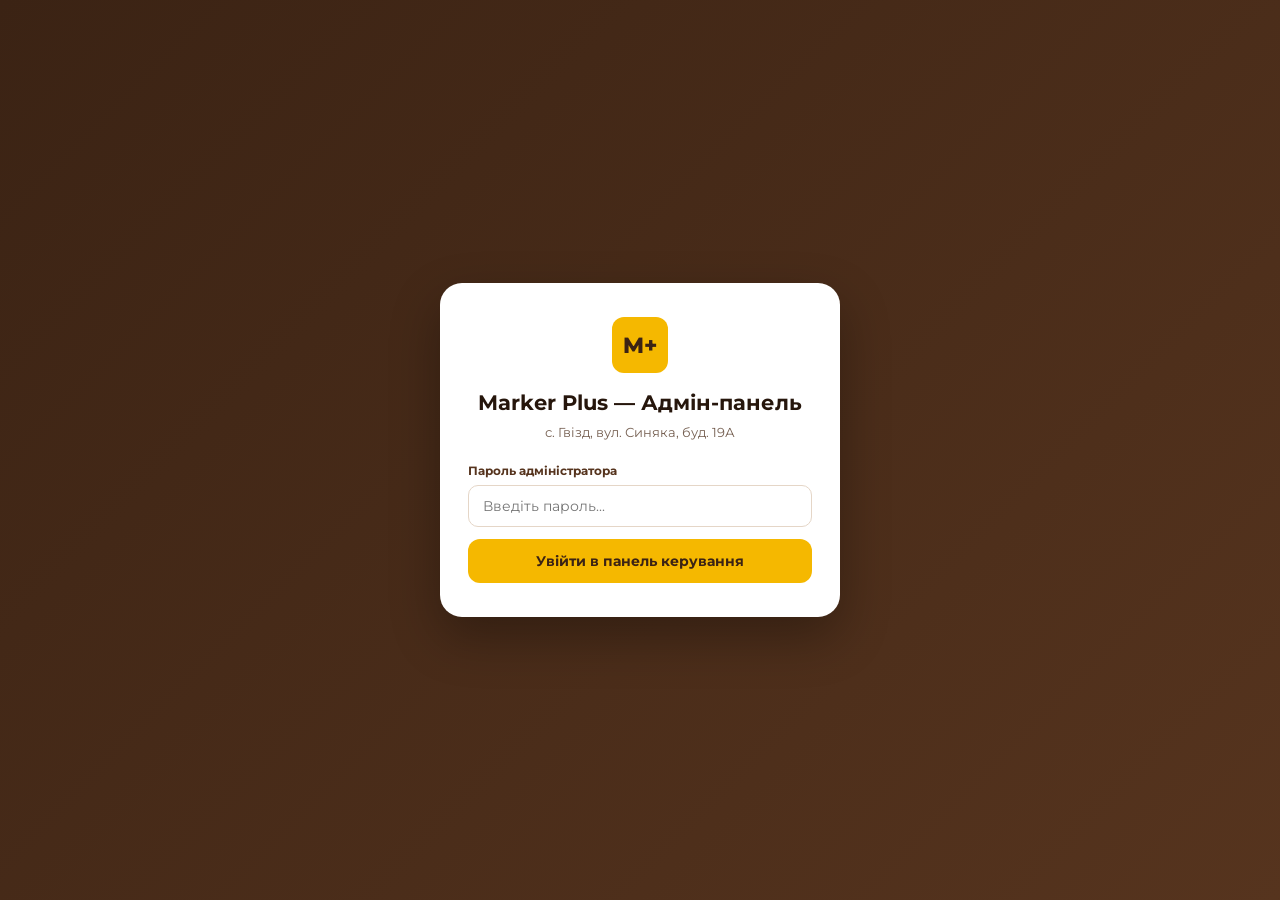
==== admin.html @ c615b46c "Add files via upload" ====
<!DOCTYPE html>
<html lang="uk">
<head>
  <meta charset="UTF-8">
  <meta name="viewport" content="width=device-width, initial-scale=1.0">
  <title>Адмін-панель — Marker Plus</title>
  <link rel="preconnect" href="https://fonts.googleapis.com">
  <link rel="preconnect" href="https://fonts.gstatic.com" crossorigin>
  <link href="https://fonts.googleapis.com/css2?family=Montserrat:wght@400;500;600;700;800&display=swap" rel="stylesheet">
  <link rel="stylesheet" href="style.css?v=6">
</head>
<body class="admin-body">

  <!-- ЕКРАН ВХОДУ В АДМІН-ПАНЕЛЬ -->
  <div class="admin-login-screen" id="admin-login-screen">
    <div class="login-card">
      <span class="brand-badge lg">M+</span>
      <h1>Marker Plus — Адмін-панель</h1>
      <p>с. Гвізд, вул. Синяка, буд. 19А</p>
      <form id="admin-login-form">
        <div class="form-field">
          <label for="admin-password-input">Пароль адміністратора</label>
          <input type="password" id="admin-password-input" placeholder="Введіть пароль..." required>
        </div>
        <p class="error-text hidden" id="login-error-msg">Невірний пароль. Спробуйте ще раз.</p>
        <button type="submit" class="btn btn-yellow btn-block">Увійти в панель керування</button>
      </form>
    </div>
  </div>

  <!-- РОБОЧИЙ КАБІНЕТ АДМІНІСТРАТОРА -->
  <div class="admin-app hidden" id="admin-app">
    <header class="site-header">
      <div class="container header-wrap">
        <div class="brand">
          <span class="brand-badge">M+</span>
          <div>
            <span class="brand-title">Marker Plus • Адмін</span>
            <span class="brand-sub">с. Гвізд, вул. Синяка, буд. 19А</span>
          </div>
        </div>

        <nav class="main-tabs">
          <button type="button" class="tab-btn active" data-admin-tab="orders">
            Замовлення <span class="tab-badge" id="new-orders-badge">0</span>
          </button>
          <button type="button" class="tab-btn" data-admin-tab="products">Товари</button>
          <button type="button" class="tab-btn" data-admin-tab="categories">Категорії</button>
          <button type="button" class="tab-btn" data-admin-tab="customers">Клієнти та звіти</button>
          <button type="button" class="tab-btn" data-admin-tab="settings">Налаштування</button>
        </nav>

        <button type="button" class="btn btn-outline-light btn-sm" id="admin-logout-btn">Вийти</button>
      </div>
    </header>

    <main class="container main-area">

      <!-- ПОПЕРЕДЖЕННЯ ПРО ЛОКАЛЬНИЙ РЕЖИМ FILE:// -->
      <div id="file-protocol-warning" class="hidden" style="background:var(--red-bg); border:2px solid var(--red); color:var(--text-dark); padding:14px 18px; border-radius:14px; margin-bottom:20px; font-size:13px;">
        <strong>⚠️ Увага! Сайт відкрито напряму з папки (<code>file://</code>).</strong><br>
        У цьому режимі браузер ізолює пам’ять <code>index.html</code> та <code>admin.html</code> один від одного, тому замовлення з клієнтської сторінки не потрапляють в адмінку. Відкривайте сайт через <strong>GitHub Pages / хостинг</strong> або локальний сервер (Live Server).
      </div>

      <!-- ЗВЕДЕНА СТАТИСТИКА ЗВЕРХУ -->
      <div class="admin-kpi-grid" id="admin-kpi-grid"></div>

      <!-- ВКЛАДКА 1: ЗАМОВЛЕННЯ -->
      <section class="admin-section" id="tab-orders">
        <div class="section-toolbar">
          <div style="display:flex; align-items:center; gap:10px; flex-wrap:wrap;">
            <h2>Замовлення покупців</h2>
            <button type="button" class="btn btn-outline-brown btn-sm" id="manual-refresh-orders-btn">🔄 Оновити</button>
          </div>
          <div class="status-filters" id="admin-order-filters">
            <button type="button" class="chip active" data-status="all">Усі</button>
            <button type="button" class="chip" data-status="Розміщено">Розміщено</button>
            <button type="button" class="chip" data-status="Очікує підтвердження клієнта">На погодженні</button>
            <button type="button" class="chip" data-status="Комплектується">Комплектується</button>
            <button type="button" class="chip" data-status="Готове до видачі">Готове до видачі</button>
            <button type="button" class="chip" data-status="Виконано успішно">✅ Виконано успішно</button>
            <button type="button" class="chip" data-status="Відхилено">Відхилено</button>
          </div>
        </div>

        <div class="admin-orders-list" id="admin-orders-list"></div>
      </section>

      <!-- ВКЛАДКА 2: УПРАВЛІННЯ ТОВАРАМИ -->
      <section class="admin-section hidden" id="tab-products">
        <div class="admin-two-col">
          <!-- Форма додавання товару -->
          <div class="admin-card">
            <h3>Додати новий товар</h3>
            <form id="add-product-form">
              <div class="form-field">
                <label for="prod-sku">Код товару (з 1С / вашої бази — бачить лише адмін)</label>
                <input type="text" id="prod-sku" placeholder="Наприклад: 1045 або 482000123">
              </div>

              <div class="form-field">
                <label for="prod-name">Назва товару *</label>
                <input type="text" id="prod-name" placeholder="Наприклад: Молоко Галичина 2.5% 900г" required>
              </div>

              <div class="form-row-2">
                <div class="form-field">
                  <label for="prod-category">Категорія *</label>
                  <input type="text" id="prod-category" list="category-suggestions" placeholder="Оберіть або впишіть" required>
                  <datalist id="category-suggestions"></datalist>
                </div>

                <div class="form-field">
                  <label for="prod-unit">Одиниця / вага *</label>
                  <input type="text" id="prod-unit" placeholder="шт / 1 кг / 1 л" value="шт" required>
                </div>
              </div>

              <div class="form-row-2">
                <div class="form-field">
                  <label for="prod-price">Ціна (грн) *</label>
                  <input type="number" id="prod-price" min="0.1" step="0.1" placeholder="45" required>
                </div>

                <div class="form-field">
                  <label for="prod-icon">Іконка (якщо без фото)</label>
                  <select id="prod-icon">
                    <option value="🛒">🛒 Продукти</option>
                    <option value="🍞">🍞 Хліб / випічка</option>
                    <option value="🥛">🥛 Молочне</option>
                    <option value="🌾">🌾 Крупи / бакалія</option>
                    <option value="🧀">🧀 Сир / ковбаса</option>
                    <option value="🥚">🥚 Яйця / фермерське</option>
                    <option value="🍎">🍎 Овочі / фрукти</option>
                    <option value="🧃">🧃 Напої / соки</option>
                    <option value="🍫">🍫 Солодощі / чай / кава</option>
                    <option value="🧴">🧴 Побутова хімія</option>
                    <option value="🍺">🍺 Пиво / слабоалкогольні</option>
                    <option value="🍷">🍷 Вино / міцний алкоголь</option>
                    <option value="🚬">🚬 Тютюнові вироби</option>
                  </select>
                </div>
              </div>

              <div class="form-field">
                <label for="prod-image-file">Фото товару з телефону / ПК (необов’язково)</label>
                <input type="file" id="prod-image-file" accept="image/*">
              </div>

              <div class="form-field">
                <label for="prod-image-url">Або посилання на фото (URL)</label>
                <input type="url" id="prod-image-url" placeholder="https://...">
              </div>

              <button type="submit" class="btn btn-yellow btn-block">+ Додати товар у магазин</button>
            </form>
          </div>

          <!-- Список усіх товарів -->
          <div class="admin-card">
            <div class="section-toolbar">
              <h3>Товари в каталозі (<span id="admin-products-count">0</span>)</h3>
              <input type="text" id="admin-product-search" class="compact-input" placeholder="Пошук за назвою або кодом...">
            </div>
            <div class="admin-products-list" id="admin-products-list"></div>
          </div>
        </div>
      </section>

      <!-- ВКЛАДКА 3: КЕРУВАННЯ КАТЕГОРІЯМИ ТА ЇХ ПОРЯДКОМ -->
      <section class="admin-section hidden" id="tab-categories">
        <div class="admin-two-col">
          <div class="admin-card">
            <h3>Створити нову категорію</h3>
            <p class="muted-note">Додайте новий розділ та впорядкуйте список категорій так, як вони відображатимуться на головній сторінці.</p>
            <form id="add-category-form">
              <div class="form-field">
                <label for="new-category-name">Назва категорії *</label>
                <input type="text" id="new-category-name" placeholder="Наприклад: Морозиво та заморозка" required>
              </div>
              <button type="submit" class="btn btn-yellow btn-block">+ Створити категорію</button>
            </form>

            <hr style="border:none; border-top:1px solid var(--border); margin:18px 0;">

            <label class="checkbox-inline">
              <input type="checkbox" id="toggle-hide-empty-cats">
              <span>Автоматично приховувати порожні категорії на сайті клієнтів</span>
            </label>
          </div>

          <div class="admin-card">
            <h3>Порядок і видимість категорій</h3>
            <p class="muted-note">Використовуйте стрілки ▲ ▼, щоб змінити черговість розділів без втручання в код.</p>
            <div class="admin-categories-list" id="admin-categories-list"></div>
          </div>
        </div>
      </section>

      <!-- ВКЛАДКА 4: СТАТИСТИКА КЛІЄНТІВ ТА ЗВІТИ EXCEL -->
      <section class="admin-section hidden" id="tab-customers">
        <div class="admin-card" style="margin-bottom: 22px;">
          <div class="section-toolbar" style="margin-bottom:10px;">
            <div>
              <h3>📊 Вивантаження звіту в Excel (.csv)</h3>
              <p class="muted-note" style="margin-bottom:0;">Отримайте готову таблицю успішних замовлень, загальної виручки та найпопулярніших товарів для звірки каси.</p>
            </div>
          </div>

          <div class="export-controls-bar">
            <button type="button" class="btn btn-yellow btn-sm" data-export-range="today">📥 Звіт за сьогодні</button>
            <button type="button" class="btn btn-yellow btn-sm" data-export-range="month">📥 Звіт за цей місяць</button>
            <button type="button" class="btn btn-outline-brown btn-sm" data-export-range="all">📥 За весь час</button>

            <div class="custom-date-range">
              <input type="date" id="export-date-from" title="Дата від">
              <span>—</span>
              <input type="date" id="export-date-to" title="Дата до">
              <button type="button" class="btn btn-green btn-sm" id="export-custom-btn">Завантажити за період</button>
            </div>
          </div>
        </div>

        <div class="section-toolbar">
          <div>
            <h2>Статистика клієнтів за номером телефону</h2>
            <p class="muted-note">Аналітика замовлень, суми покупок, відсотка успішності та статусу постійного клієнта</p>
          </div>
          <input type="text" id="customer-stats-search" class="compact-input" placeholder="Пошук за телефоном або ім’ям...">
        </div>

        <div class="table-wrap">
          <table class="stats-table">
            <thead>
              <tr>
                <th>Клієнт</th>
                <th>Номер телефону</th>
                <th>Статус лояльності</th>
                <th>Усього замовлень</th>
                <th>Успішних / Відхилених</th>
                <th>Успішність</th>
                <th>Сума успішних</th>
                <th>Середній чек</th>
              </tr>
            </thead>
            <tbody id="customers-stats-tbody"></tbody>
          </table>
        </div>
      </section>

      <!-- ВКЛАДКА 5: НАЛАШТУВАННЯ (РЕКВІЗИТИ, ЗНИЖКИ, ПАРОЛЬ) -->
      <section class="admin-section hidden" id="tab-settings">
        <div class="admin-two-col">
          <div class="admin-card">
            <h3>💳 Реквізити для оплати на картку</h3>
            <p class="muted-note">Ці дані автоматично відображаються покупцям при виборі способу оплати «За реквізитами».</p>
            <form id="settings-form">
              <div class="form-field">
                <label for="setting-card-number">Номер банківської картки</label>
                <input type="text" id="setting-card-number" placeholder="4149 0000 0000 0000">
              </div>
              <div class="form-field">
                <label for="setting-card-holder">Отримувач платежу (необов’язково)</label>
                <input type="text" id="setting-card-holder" placeholder="Наприклад: ФОП / Прізвище І. Б.">
              </div>

              <hr style="border:none; border-top:1px solid var(--border); margin:18px 0;">

              <h3>⭐ Програма постійного клієнта</h3>
              <p class="muted-note">Автоматична знижка для клієнтів, які зробили вказану кількість успішних замовлень (вкажіть 0%, щоб вимкнути знижку).</p>

              <div class="form-row-2">
                <div class="form-field">
                  <label for="setting-loyalty-threshold">Від скількох замовлень</label>
                  <input type="number" id="setting-loyalty-threshold" min="1" max="100" value="5">
                </div>
                <div class="form-field">
                  <label for="setting-loyalty-discount">Розмір знижки (%)</label>
                  <input type="number" id="setting-loyalty-discount" min="0" max="50" step="0.5" value="5">
                </div>
              </div>

              <hr style="border:none; border-top:1px solid var(--border); margin:18px 0;">

              <h3>🔐 Пароль входу в адмін-панель</h3>
              <div class="form-field">
                <label for="setting-admin-pass">Пароль адміністратора</label>
                <input type="text" id="setting-admin-pass" placeholder="Введіть новий пароль...">
              </div>

              <button type="submit" class="btn btn-yellow btn-block">Зберегти всі налаштування</button>
            </form>
          </div>

          <div class="admin-card">
            <h3>ℹ️ Підказка щодо роботи з відсутніми товарами</h3>
            <p class="muted-note" style="font-size:13px; line-height:1.6;">
              1. Якщо покупець замовив товар, якого вже немає на полиці, відкрийте вкладку <strong>«Замовлення»</strong> та натисніть <strong>«Немає в наявності»</strong> біля цієї позиції.<br><br>
              2. Оберіть: <strong>видалити товар</strong> із пакета або <strong>запропонувати інший товар на заміну</strong> з каталогу. Система автоматично перерахує нову суму.<br><br>
              3. Натисніть <strong>«Надіслати зміни на погодження клієнту»</strong>. Покупець побачить зміни у своєму кабінеті та зможе одним натисканням підтвердити або відхилити оновлений пакет.
            </p>
          </div>
        </div>
      </section>

    </main>
  </div>

  <!-- МОДАЛЬНЕ ВІКНО ВИБОРУ ЗАМІНИ / ВИДАЛЕННЯ ВІДСУТНЬОГО ТОВАРУ В АДМІНЦІ -->
  <div class="modal-backdrop hidden" id="missing-item-modal">
    <div class="modal-card" style="max-width:520px; text-align:left;">
      <h3 style="margin-bottom:6px;">Товар відсутній у наявності</h3>
      <p class="muted-note" id="missing-modal-item-title"></p>

      <label class="checkbox-inline" style="margin-bottom:14px;">
        <input type="checkbox" id="missing-also-disable-catalog" checked>
        <span>Також позначити цей товар як <strong>«Немає в наявності»</strong> в каталозі сайту</span>
      </label>

      <div class="missing-choice-tabs">
        <button type="button" class="btn btn-outline-brown btn-sm" id="choice-remove-item-btn">
          ✕ Просто прибрати із замовлення
        </button>
      </div>

      <div style="margin-top:16px; padding-top:14px; border-top:1px solid var(--border);">
        <label style="display:block; font-size:12px; font-weight:700; color:var(--brown-main); margin-bottom:6px;">
          Або оберіть товар на заміну з каталогу (пошук за назвою чи кодом):
        </label>
        <input type="text" id="replacement-search-input" class="compact-input" style="width:100%; margin-bottom:10px;" placeholder="Введіть назву або код товару для заміни...">
        <div id="replacement-candidates-list" class="replacement-list"></div>
      </div>

      <div style="margin-top:14px; text-align:right;">
        <button type="button" class="btn btn-outline-brown btn-sm" id="close-missing-modal-btn">Скасувати</button>
      </div>
    </div>
  </div>

  <div class="toast" id="toast"></div>

  <script src="store.js?v=6"></script>
  <script src="admin.js?v=6"></script>
</body>
</html>
---- style.css ----
:root {
  --brown-dark: #3B2314;
  --brown-main: #56341E;
  --brown-mid: #7A4E31;
  --brown-soft: #EFE5DA;
  --bg-cream: #FAF6F0;
  --white: #FFFFFF;
  --yellow: #F5B800;
  --yellow-hover: #FFCA28;
  --yellow-soft: #FFF5D6;
  --text-dark: #26160C;
  --text-muted: #766052;
  --border: #E5D6C7;
  --green: #15803D;
  --green-bg: #DCFCE7;
  --red: #DC2626;
  --red-bg: #FEE2E2;
  --blue: #1D4ED8;
  --blue-bg: #DBEAFE;
  --orange: #D97706;
  --orange-bg: #FEF3C7;
  --shadow: 0 8px 24px rgba(59, 35, 20, 0.08);
  --radius: 16px;
}

* {
  box-sizing: border-box;
  margin: 0;
  padding: 0;
}

body {
  font-family: 'Montserrat', sans-serif;
  background-color: var(--bg-cream);
  color: var(--text-dark);
  line-height: 1.5;
  min-height: 100vh;
  display: flex;
  flex-direction: column;
}

.hidden {
  display: none !important;
}

.container {
  max-width: 1220px;
  margin: 0 auto;
  padding: 0 18px;
  width: 100%;
}

/* ШАПКА */
.site-header {
  background: var(--brown-dark);
  color: var(--white);
  position: sticky;
  top: 0;
  z-index: 90;
  border-bottom: 3px solid var(--yellow);
}

.header-wrap {
  display: flex;
  align-items: center;
  justify-content: space-between;
  gap: 12px;
  min-height: 74px;
  padding-top: 8px;
  padding-bottom: 8px;
  flex-wrap: wrap;
}

.brand {
  display: flex;
  align-items: center;
  gap: 12px;
  text-decoration: none;
  color: var(--white);
}

.brand-badge {
  width: 42px;
  height: 42px;
  border-radius: 12px;
  background: var(--yellow);
  color: var(--brown-dark);
  font-weight: 800;
  font-size: 17px;
  display: inline-flex;
  align-items: center;
  justify-content: center;
  flex-shrink: 0;
}

.brand-badge.lg {
  width: 56px;
  height: 56px;
  font-size: 22px;
  margin: 0 auto 14px;
}

.brand-title {
  display: block;
  font-weight: 800;
  font-size: 19px;
  letter-spacing: -0.02em;
}

.brand-sub {
  display: block;
  font-size: 12px;
  color: #DFCBB9;
}

.main-tabs {
  display: flex;
  gap: 8px;
  flex-wrap: wrap;
}

.tab-btn {
  background: rgba(255, 255, 255, 0.08);
  color: #F3E8DD;
  border: 1px solid rgba(255, 255, 255, 0.14);
  padding: 9px 15px;
  border-radius: 999px;
  font-family: inherit;
  font-size: 13px;
  font-weight: 600;
  cursor: pointer;
  transition: 0.2s;
  display: inline-flex;
  align-items: center;
  gap: 6px;
}

.tab-btn:hover {
  background: rgba(255, 255, 255, 0.16);
}

.tab-btn.active {
  background: var(--yellow);
  color: var(--brown-dark);
  border-color: var(--yellow);
}

.badge-18 {
  background: var(--red);
  color: var(--white);
  font-size: 11px;
  font-weight: 800;
  padding: 2px 7px;
  border-radius: 999px;
}

.tab-badge {
  background: var(--brown-dark);
  color: var(--yellow);
  font-size: 11px;
  padding: 2px 7px;
  border-radius: 999px;
}

.tab-btn.active .tab-badge {
  background: var(--brown-dark);
  color: var(--yellow);
}

#cabinet-alert-badge {
  background: var(--red);
  color: var(--white);
  font-weight: 800;
}

.cart-trigger {
  background: var(--yellow);
  color: var(--brown-dark);
  border: none;
  border-radius: 999px;
  padding: 10px 18px;
  font-family: inherit;
  font-weight: 700;
  font-size: 14px;
  cursor: pointer;
  display: inline-flex;
  align-items: center;
  gap: 8px;
  transition: 0.2s;
}

.cart-trigger:hover {
  background: var(--yellow-hover);
  transform: translateY(-1px);
}

.cart-count {
  background: var(--brown-dark);
  color: var(--white);
  font-size: 12px;
  padding: 2px 8px;
  border-radius: 999px;
}

/* HERO БАНЕР */
.hero-banner {
  background: linear-gradient(135deg, var(--brown-main), var(--brown-dark));
  color: var(--white);
  padding: 32px 0;
}

.hero-content {
  display: grid;
  grid-template-columns: 1.3fr 1fr;
  gap: 24px;
  align-items: center;
}

.hero-pill {
  display: inline-block;
  background: rgba(245, 184, 0, 0.18);
  border: 1px solid rgba(245, 184, 0, 0.45);
  color: var(--yellow);
  font-size: 12px;
  font-weight: 600;
  padding: 6px 14px;
  border-radius: 999px;
  margin-bottom: 12px;
}

.hero-text h1 {
  font-size: clamp(22px, 3vw, 31px);
  font-weight: 800;
  line-height: 1.2;
  margin-bottom: 10px;
}

.hero-text p {
  font-size: 14px;
  color: #E8D8C8;
}

.hero-steps {
  display: flex;
  flex-direction: column;
  gap: 10px;
}

.hero-step-card {
  background: rgba(255, 255, 255, 0.08);
  border: 1px solid rgba(255, 255, 255, 0.14);
  padding: 11px 16px;
  border-radius: 14px;
  display: flex;
  align-items: center;
  gap: 12px;
  font-size: 13px;
  font-weight: 600;
}

.step-num {
  width: 28px;
  height: 28px;
  border-radius: 50%;
  background: var(--yellow);
  color: var(--brown-dark);
  font-weight: 800;
  display: inline-flex;
  align-items: center;
  justify-content: center;
  flex-shrink: 0;
}

/* КАТАЛОГ */
.main-area {
  padding-top: 28px;
  padding-bottom: 56px;
  flex: 1;
}

.catalog-controls {
  display: flex;
  flex-direction: column;
  gap: 14px;
  margin-bottom: 24px;
}

.search-box {
  position: relative;
  display: flex;
  align-items: center;
}

.search-ico {
  position: absolute;
  left: 16px;
  font-size: 16px;
}

.search-box input {
  width: 100%;
  padding: 14px 18px 14px 44px;
  border-radius: 14px;
  border: 2px solid var(--border);
  background: var(--white);
  font-family: inherit;
  font-size: 14px;
  color: var(--text-dark);
  outline: none;
  transition: 0.2s;
}

.search-box input:focus {
  border-color: var(--brown-main);
}

.categories-bar {
  display: flex;
  gap: 8px;
  overflow-x: auto;
  padding-bottom: 4px;
}

.chip {
  padding: 8px 16px;
  border-radius: 999px;
  background: var(--white);
  border: 1.5px solid var(--border);
  color: var(--brown-main);
  font-family: inherit;
  font-size: 13px;
  font-weight: 600;
  cursor: pointer;
  white-space: nowrap;
  transition: 0.2s;
  display: inline-flex;
  align-items: center;
  gap: 6px;
}

.chip:hover {
  border-color: var(--brown-main);
}

.chip.active {
  background: var(--brown-main);
  color: var(--white);
  border-color: var(--brown-main);
}

.chip-18-mark {
  background: var(--red);
  color: var(--white);
  font-size: 10px;
  font-weight: 800;
  padding: 2px 6px;
  border-radius: 999px;
}

.catalog-meta-row {
  display: flex;
  justify-content: space-between;
  align-items: center;
  margin-bottom: 18px;
}

.catalog-meta-row h2 {
  font-size: 20px;
  color: var(--brown-dark);
}

.items-counter {
  font-size: 13px;
  font-weight: 600;
  color: var(--text-muted);
}

.products-grid {
  display: grid;
  grid-template-columns: repeat(auto-fill, minmax(245px, 1fr));
  gap: 18px;
}

.product-card {
  background: var(--white);
  border: 1.5px solid var(--border);
  border-radius: var(--radius);
  overflow: hidden;
  display: flex;
  flex-direction: column;
  justify-content: space-between;
  box-shadow: var(--shadow);
  transition: transform 0.2s, border-color 0.2s;
}

.product-card:hover {
  transform: translateY(-3px);
  border-color: var(--yellow);
}

.product-card.out-of-stock {
  opacity: 0.65;
}

.product-media {
  height: 155px;
  background: var(--brown-soft);
  display: flex;
  align-items: center;
  justify-content: center;
  position: relative;
  overflow: hidden;
}

.product-media img {
  width: 100%;
  height: 100%;
  object-fit: cover;
}

.product-emoji {
  font-size: 56px;
}

.product-cat-tag {
  position: absolute;
  top: 10px;
  left: 10px;
  right: 48px;
  width: fit-content;
  max-width: calc(100% - 60px);
  white-space: nowrap;
  overflow: hidden;
  text-overflow: ellipsis;
  background: rgba(59, 35, 20, 0.85);
  color: var(--white);
  font-size: 11px;
  font-weight: 600;
  padding: 4px 10px;
  border-radius: 999px;
}

.fav-toggle-btn {
  position: absolute;
  top: 8px;
  right: 8px;
  width: 34px;
  height: 34px;
  border-radius: 50%;
  border: 1px solid var(--border);
  background: rgba(255, 255, 255, 0.92);
  font-size: 16px;
  cursor: pointer;
  display: inline-flex;
  align-items: center;
  justify-content: center;
  transition: 0.15s;
}

.fav-toggle-btn:hover {
  transform: scale(1.08);
  background: var(--white);
}

.stock-badge-out {
  position: absolute;
  bottom: 10px;
  right: 10px;
  background: var(--red);
  color: var(--white);
  font-size: 11px;
  font-weight: 700;
  padding: 4px 10px;
  border-radius: 8px;
}

.product-info {
  padding: 16px;
  display: flex;
  flex-direction: column;
  gap: 12px;
  flex: 1;
  justify-content: space-between;
}

.product-title {
  font-size: 15px;
  font-weight: 700;
  color: var(--text-dark);
  margin-bottom: 4px;
}

.product-unit {
  font-size: 12px;
  color: var(--text-muted);
}

.product-bottom {
  display: flex;
  align-items: center;
  justify-content: space-between;
  gap: 10px;
  padding-top: 10px;
  border-top: 1px solid var(--border);
}

.product-price {
  font-size: 18px;
  font-weight: 800;
  color: var(--brown-dark);
}

/* КНОПКИ */
.btn {
  display: inline-flex;
  align-items: center;
  justify-content: center;
  gap: 6px;
  padding: 12px 20px;
  border-radius: 12px;
  font-family: inherit;
  font-size: 14px;
  font-weight: 700;
  cursor: pointer;
  border: 1.5px solid transparent;
  transition: 0.2s;
}

.btn-sm {
  padding: 8px 14px;
  font-size: 13px;
}

.btn-xs {
  padding: 5px 10px;
  font-size: 11px;
  border-radius: 8px;
}

.btn-block {
  width: 100%;
}

.btn-yellow {
  background: var(--yellow);
  color: var(--brown-dark);
}

.btn-yellow:hover:not(:disabled) {
  background: var(--yellow-hover);
}

.btn-yellow:disabled {
  background: #E2D8CE;
  color: #8E7B6D;
  cursor: not-allowed;
}

.btn-outline-brown {
  background: var(--white);
  border-color: var(--brown-main);
  color: var(--brown-main);
}

.btn-outline-brown:hover:not(:disabled) {
  background: var(--brown-soft);
}

.btn-outline-brown:disabled {
  opacity: 0.55;
  cursor: not-allowed;
}

.btn-outline-light {
  background: transparent;
  border-color: rgba(255, 255, 255, 0.35);
  color: var(--white);
}

.btn-outline-light:hover {
  background: rgba(255, 255, 255, 0.12);
}

.btn-green {
  background: var(--green);
  color: var(--white);
}

.btn-green:hover:not(:disabled) {
  background: #166534;
}

.btn-red {
  background: var(--red);
  color: var(--white);
}

.qty-control,
.qty-control-bar {
  display: inline-flex;
  align-items: center;
  justify-content: space-between;
  background: var(--yellow-soft);
  border: 1.5px solid var(--yellow);
  border-radius: 10px;
  overflow: hidden;
  width: 100%;
}

.qty-btn {
  background: transparent;
  border: none;
  width: 32px;
  height: 32px;
  font-size: 16px;
  font-weight: 800;
  color: var(--brown-dark);
  cursor: pointer;
}

.qty-btn:hover {
  background: var(--yellow);
}

.qty-val {
  min-width: 28px;
  padding: 0 4px;
  text-align: center;
  font-weight: 700;
  font-size: 13px;
}

/* МОДАЛЬНЕ ВІКНО 18+ */
.age-modal-card {
  border-top: 6px solid var(--red);
  max-width: 450px;
}

.red-exclamation-circle {
  width: 84px;
  height: 84px;
  border-radius: 50%;
  background: var(--red);
  color: var(--white);
  font-size: 54px;
  font-weight: 800;
  line-height: 1;
  display: inline-flex;
  align-items: center;
  justify-content: center;
  margin: 0 auto 14px;
  box-shadow: 0 0 0 8px rgba(217, 45, 32, 0.16);
}

.age-tag-18 {
  display: inline-block;
  background: var(--red-bg);
  color: var(--red);
  font-size: 12px;
  font-weight: 800;
  padding: 4px 12px;
  border-radius: 999px;
  margin-bottom: 10px;
  text-transform: uppercase;
  letter-spacing: 0.06em;
}

.age-modal-card h3 {
  font-size: 21px;
  color: var(--brown-dark);
  margin-bottom: 10px;
}

.age-modal-desc {
  font-size: 13px;
  color: var(--text-muted);
  margin-bottom: 20px;
}

/* КОШИК DRAWER */
.drawer-backdrop {
  position: fixed;
  inset: 0;
  background: rgba(38, 22, 12, 0.55);
  z-index: 120;
}

.cart-drawer {
  position: fixed;
  top: 0;
  right: 0;
  width: 100%;
  max-width: 450px;
  height: 100vh;
  background: var(--white);
  z-index: 130;
  display: flex;
  flex-direction: column;
  transform: translateX(100%);
  transition: transform 0.3s ease;
  box-shadow: -8px 0 30px rgba(0, 0, 0, 0.2);
}

.cart-drawer.open {
  transform: translateX(0);
}

.drawer-head {
  background: var(--brown-dark);
  color: var(--white);
  padding: 18px 20px;
  display: flex;
  justify-content: space-between;
  align-items: center;
  border-bottom: 3px solid var(--yellow);
}

.close-btn {
  background: rgba(255, 255, 255, 0.14);
  border: none;
  color: var(--white);
  width: 34px;
  height: 34px;
  border-radius: 10px;
  font-size: 16px;
  cursor: pointer;
}

.drawer-body {
  padding: 16px 20px;
  overflow-y: auto;
  flex: 1;
}

.cart-item-row {
  display: flex;
  justify-content: space-between;
  align-items: center;
  gap: 12px;
  padding: 11px 0;
  border-bottom: 1px solid var(--border);
}

.cart-item-controls {
  display: flex;
  align-items: center;
  gap: 8px;
}

.cart-item-controls .qty-control {
  width: auto;
}

.cart-line-sum {
  font-size: 13px;
  white-space: nowrap;
}

.cart-item-title {
  font-weight: 700;
  font-size: 14px;
}

.cart-item-sub {
  font-size: 12px;
  color: var(--text-muted);
}

.drawer-footer {
  padding: 16px 20px 24px;
  background: var(--bg-cream);
  border-top: 2px solid var(--border);
  max-height: 70vh;
  overflow-y: auto;
}

.cart-summary-lines {
  margin-bottom: 12px;
  padding-bottom: 10px;
  border-bottom: 1px solid var(--border);
}

.summary-sub-row {
  display: flex;
  justify-content: space-between;
  font-size: 13px;
  margin-bottom: 4px;
}

.cart-total-box {
  display: flex;
  justify-content: space-between;
  align-items: center;
  font-size: 16px;
}

.cart-total-box strong {
  font-size: 22px;
  color: var(--brown-dark);
}

.active-order-merge-box {
  background: var(--green-bg);
  border: 1.5px solid var(--green);
  border-radius: 12px;
  padding: 12px;
  margin-bottom: 14px;
}

.active-order-merge-box p {
  font-size: 12px;
  font-weight: 600;
  color: var(--text-dark);
  margin-bottom: 8px;
}

/* ФОРМИ */
.form-field {
  margin-bottom: 12px;
}

.form-field label {
  display: block;
  font-size: 12px;
  font-weight: 700;
  color: var(--brown-main);
  margin-bottom: 5px;
}

.form-field input,
.form-field select {
  width: 100%;
  padding: 11px 14px;
  border-radius: 10px;
  border: 1.5px solid var(--border);
  background: var(--white);
  font-family: inherit;
  font-size: 14px;
  color: var(--text-dark);
  outline: none;
}

.form-field input:focus,
.form-field select:focus {
  border-color: var(--brown-main);
}

.payment-options {
  display: flex;
  flex-direction: column;
  gap: 8px;
}

.pay-option {
  cursor: pointer;
}

.pay-option input {
  display: none;
}

.pay-option-card {
  display: block;
  padding: 11px 14px;
  border-radius: 12px;
  background: var(--white);
  border: 1.5px solid var(--border);
  transition: 0.2s;
}

.pay-option input:checked + .pay-option-card {
  border-color: var(--brown-main);
  background: var(--yellow-soft);
}

.pay-option-card strong {
  display: block;
  font-size: 13px;
  color: var(--brown-dark);
}

.pay-option-card small {
  font-size: 11px;
  color: var(--text-muted);
}

.requisites-box {
  background: var(--white);
  border: 2px dashed var(--brown-mid);
  border-radius: 14px;
  padding: 14px;
  margin-bottom: 14px;
}

.req-row {
  margin-bottom: 10px;
}

.req-row:last-child {
  margin-bottom: 0;
}

.req-row > span {
  display: block;
  font-size: 11px;
  font-weight: 600;
  color: var(--text-muted);
}

.copy-line {
  display: flex;
  justify-content: space-between;
  align-items: center;
  gap: 8px;
  margin-top: 4px;
}

.btn-mini {
  background: var(--brown-soft);
  border: 1px solid var(--border);
  color: var(--brown-dark);
  padding: 5px 10px;
  border-radius: 8px;
  font-family: inherit;
  font-size: 11px;
  font-weight: 700;
  cursor: pointer;
}

.btn-mini:hover {
  background: var(--yellow);
}

.order-code-pill {
  background: var(--yellow);
  color: var(--brown-dark);
  padding: 4px 12px;
  border-radius: 8px;
  font-size: 17px;
  font-weight: 800;
  letter-spacing: 0.06em;
}

.req-warning {
  margin-top: 8px;
  font-size: 12px;
  color: var(--brown-dark);
  background: var(--yellow-soft);
  padding: 8px 10px;
  border-radius: 8px;
}

/* КАБІНЕТ КЛІЄНТА */
.cabinet-header-card {
  background: var(--white);
  border: 1.5px solid var(--border);
  border-radius: var(--radius);
  padding: 24px;
  display: flex;
  justify-content: space-between;
  align-items: center;
  gap: 20px;
  flex-wrap: wrap;
  margin-bottom: 18px;
  box-shadow: var(--shadow);
}

.eyebrow-brown {
  display: inline-block;
  font-size: 11px;
  font-weight: 800;
  text-transform: uppercase;
  letter-spacing: 0.08em;
  color: var(--brown-mid);
  margin-bottom: 4px;
}

.cabinet-search-form {
  display: flex;
  gap: 10px;
  flex-wrap: wrap;
  flex: 1;
  max-width: 480px;
}

.cabinet-search-form input {
  flex: 1;
  min-width: 210px;
  padding: 12px 14px;
  border-radius: 12px;
  border: 1.5px solid var(--border);
  font-family: inherit;
  font-size: 14px;
}

.loyalty-banner {
  background: var(--white);
  border: 1.5px solid var(--border);
  border-radius: 14px;
  padding: 14px 18px;
  margin-bottom: 18px;
  font-size: 13px;
  display: flex;
  justify-content: space-between;
  align-items: center;
  flex-wrap: wrap;
  gap: 10px;
}

.loyalty-banner.is-loyal {
  background: linear-gradient(135deg, var(--brown-dark), var(--brown-main));
  color: var(--white);
  border: 2px solid var(--yellow);
}

.cabinet-orders-list,
.admin-orders-list {
  display: flex;
  flex-direction: column;
  gap: 16px;
}

.order-card {
  background: var(--white);
  border: 1.5px solid var(--border);
  border-radius: var(--radius);
  padding: 20px;
  box-shadow: var(--shadow);
}

.order-card.order-card-ready {
  border-left: 6px solid #22C55E;
}

.order-card.order-card-completed {
  border-left: 6px solid #15803D;
}

.order-card.arriving-highlight {
  border: 2.5px solid var(--red);
  background: #FFFDF9;
}

.order-card.approval-highlight {
  border: 2.5px solid var(--orange);
}

.arriving-alert-bar {
  background: var(--red);
  color: var(--white);
  padding: 8px 14px;
  border-radius: 10px;
  font-size: 13px;
  font-weight: 800;
  margin-bottom: 12px;
  display: flex;
  justify-content: space-between;
  align-items: center;
}

.approval-box-client {
  background: var(--orange-bg);
  border: 2px solid var(--orange);
  border-radius: 14px;
  padding: 16px;
  margin-top: 12px;
}

.approval-box-client h4 {
  color: #92400E;
  font-size: 15px;
  margin-bottom: 6px;
}

.approval-actions-row {
  display: flex;
  gap: 10px;
  flex-wrap: wrap;
  margin-top: 12px;
}

.order-card-top {
  display: flex;
  justify-content: space-between;
  align-items: center;
  flex-wrap: wrap;
  gap: 12px;
  padding-bottom: 14px;
  border-bottom: 1px solid var(--border);
  margin-bottom: 14px;
}

.order-code-tag {
  background: var(--brown-dark);
  color: var(--yellow);
  font-weight: 800;
  font-size: 15px;
  padding: 5px 12px;
  border-radius: 10px;
}

/* ЯСКРАВІ КОЛЬОРОВІ СТАТУСИ ЗАМОВЛЕНЬ */
.status-pill {
  display: inline-flex;
  align-items: center;
  gap: 6px;
  padding: 7px 15px;
  border-radius: 999px;
  font-size: 13px;
  font-weight: 800;
  letter-spacing: 0.01em;
  border: 1.5px solid transparent;
}

.status-placed {
  background: #FEF08A;
  color: #713F12;
  border-color: #EAB308;
}

.status-approval {
  background: #FFEDD5;
  color: #9A3412;
  border-color: #F97316;
}

.status-packing {
  background: #DBEAFE;
  color: #1E40AF;
  border-color: #3B82F6;
}

.status-ready {
  background: #BBF7D0;
  color: #14532D;
  border-color: #22C55E;
  box-shadow: 0 2px 10px rgba(34, 197, 94, 0.25);
}

.status-completed {
  background: #15803D;
  color: #FFFFFF;
  border-color: #14532D;
}

.status-rejected {
  background: #FECACA;
  color: #7F1D1D;
  border-color: #EF4444;
}

.order-items-summary {
  background: var(--bg-cream);
  padding: 12px 14px;
  border-radius: 12px;
  font-size: 13px;
  margin-bottom: 12px;
}

.order-item-line {
  display: flex;
  justify-content: space-between;
  align-items: center;
  gap: 10px;
  padding: 6px 0;
  border-bottom: 1px dashed var(--border);
  flex-wrap: wrap;
}

.order-item-line:last-child {
  border-bottom: none;
}

.order-item-line.is-packed .item-name-text {
  text-decoration: line-through;
  color: var(--text-muted);
}

.order-item-line.is-missing {
  background: var(--red-bg);
  padding: 6px 8px;
  border-radius: 8px;
}

.order-item-line.is-replaced {
  background: var(--orange-bg);
  padding: 6px 8px;
  border-radius: 8px;
}

.pack-checkbox {
  width: 18px;
  height: 18px;
  accent-color: var(--green);
  cursor: pointer;
  margin-right: 8px;
  vertical-align: middle;
}

/* МОДАЛЬНІ ВІКНА */
.modal-backdrop {
  position: fixed;
  inset: 0;
  background: rgba(38, 22, 12, 0.65);
  z-index: 150;
  display: flex;
  align-items: center;
  justify-content: center;
  padding: 18px;
}

.modal-card {
  background: var(--white);
  border-radius: 22px;
  padding: 28px 24px;
  max-width: 440px;
  width: 100%;
  text-align: center;
  border-top: 6px solid var(--yellow);
  max-height: 92vh;
  overflow-y: auto;
}

.success-icon {
  width: 56px;
  height: 56px;
  border-radius: 50%;
  background: var(--green-bg);
  color: var(--green);
  font-size: 28px;
  font-weight: 800;
  display: inline-flex;
  align-items: center;
  justify-content: center;
  margin-bottom: 12px;
}

.big-order-code {
  display: inline-block;
  background: var(--yellow);
  color: var(--brown-dark);
  font-size: 32px;
  font-weight: 800;
  padding: 8px 26px;
  border-radius: 14px;
  letter-spacing: 0.08em;
  margin: 10px 0 14px;
}

.modal-payment-note {
  background: var(--bg-cream);
  border: 1px solid var(--border);
  border-radius: 12px;
  padding: 12px;
  font-size: 13px;
  margin-bottom: 12px;
}

.modal-address {
  font-size: 13px;
  color: var(--text-muted);
  margin-bottom: 18px;
}

.modal-actions {
  display: flex;
  flex-direction: column;
  gap: 8px;
}

/* АДМІН-ПАНЕЛЬ */
.admin-login-screen {
  min-height: 100vh;
  display: flex;
  align-items: center;
  justify-content: center;
  padding: 20px;
  background: linear-gradient(135deg, var(--brown-dark), var(--brown-main));
}

.login-card {
  background: var(--white);
  padding: 34px 28px;
  border-radius: 22px;
  max-width: 400px;
  width: 100%;
  text-align: center;
  box-shadow: 0 20px 50px rgba(0, 0, 0, 0.3);
}

.login-card h1 {
  font-size: 21px;
  margin-bottom: 4px;
}

.login-card p {
  font-size: 13px;
  color: var(--text-muted);
  margin-bottom: 20px;
}

.login-card .form-field {
  text-align: left;
}

.error-text {
  color: var(--red);
  font-size: 13px;
  font-weight: 600;
  margin-bottom: 10px;
}

.admin-kpi-grid {
  display: grid;
  grid-template-columns: repeat(4, 1fr);
  gap: 14px;
  margin-bottom: 26px;
}

.kpi-card {
  background: var(--white);
  border: 1.5px solid var(--border);
  border-radius: 16px;
  padding: 18px;
}

.kpi-card span {
  display: block;
  font-size: 12px;
  color: var(--text-muted);
  margin-bottom: 6px;
}

.kpi-card strong {
  font-size: 22px;
  color: var(--brown-dark);
}

.section-toolbar {
  display: flex;
  justify-content: space-between;
  align-items: center;
  flex-wrap: wrap;
  gap: 12px;
  margin-bottom: 18px;
}

.status-filters {
  display: flex;
  gap: 8px;
  flex-wrap: wrap;
}

.admin-actions-bar {
  display: flex;
  flex-wrap: wrap;
  gap: 8px;
  margin-top: 12px;
  padding-top: 12px;
  border-top: 1px solid var(--border);
}

.admin-two-col {
  display: grid;
  grid-template-columns: 0.9fr 1.2fr;
  gap: 22px;
  align-items: start;
}

.admin-card {
  background: var(--white);
  border: 1.5px solid var(--border);
  border-radius: var(--radius);
  padding: 22px;
  box-shadow: var(--shadow);
}

.admin-card h3 {
  margin-bottom: 14px;
  color: var(--brown-dark);
}

.form-row-2 {
  display: grid;
  grid-template-columns: 1fr 1fr;
  gap: 12px;
}

.compact-input {
  padding: 9px 14px;
  border-radius: 10px;
  border: 1.5px solid var(--border);
  font-family: inherit;
  font-size: 13px;
  min-width: 220px;
}

.admin-products-list,
.admin-categories-list {
  display: flex;
  flex-direction: column;
  gap: 10px;
  max-height: 640px;
  overflow-y: auto;
}

.admin-prod-row {
  display: flex;
  align-items: center;
  justify-content: space-between;
  gap: 12px;
  padding: 12px;
  border: 1px solid var(--border);
  border-radius: 12px;
  background: var(--bg-cream);
}

.admin-prod-main {
  display: flex;
  align-items: center;
  gap: 12px;
}

.admin-prod-thumb {
  width: 46px;
  height: 46px;
  border-radius: 10px;
  background: var(--white);
  display: flex;
  align-items: center;
  justify-content: center;
  font-size: 24px;
  overflow: hidden;
  flex-shrink: 0;
}

.admin-prod-thumb img {
  width: 100%;
  height: 100%;
  object-fit: cover;
}

.admin-prod-controls {
  display: flex;
  align-items: center;
  gap: 8px;
  flex-wrap: wrap;
}

.checkbox-inline {
  display: flex;
  align-items: center;
  gap: 10px;
  font-size: 13px;
  font-weight: 600;
  cursor: pointer;
}

.checkbox-inline input {
  width: 18px;
  height: 18px;
  accent-color: var(--brown-main);
}

.replacement-list {
  display: flex;
  flex-direction: column;
  gap: 8px;
  max-height: 240px;
  overflow-y: auto;
}

.replacement-option-row {
  display: flex;
  justify-content: space-between;
  align-items: center;
  gap: 10px;
  padding: 9px 12px;
  border: 1px solid var(--border);
  border-radius: 10px;
  background: var(--bg-cream);
  font-size: 13px;
}

.export-controls-bar {
  display: flex;
  align-items: center;
  gap: 10px;
  flex-wrap: wrap;
}

.custom-date-range {
  display: inline-flex;
  align-items: center;
  gap: 8px;
  background: var(--bg-cream);
  padding: 6px 10px;
  border-radius: 12px;
  border: 1px solid var(--border);
  flex-wrap: wrap;
}

.custom-date-range input[type="date"] {
  padding: 6px 10px;
  border-radius: 8px;
  border: 1px solid var(--border);
  font-family: inherit;
  font-size: 12px;
}

/* ТАБЛИЦЯ СТАТИСТИКИ КЛІЄНТІВ */
.table-wrap {
  background: var(--white);
  border: 1.5px solid var(--border);
  border-radius: var(--radius);
  overflow-x: auto;
  box-shadow: var(--shadow);
}

.stats-table {
  width: 100%;
  border-collapse: collapse;
  font-size: 13px;
}

.stats-table th {
  background: var(--brown-dark);
  color: var(--white);
  text-align: left;
  padding: 14px 16px;
  font-weight: 700;
  white-space: nowrap;
}

.stats-table td {
  padding: 14px 16px;
  border-bottom: 1px solid var(--border);
}

.stats-table tr:hover td {
  background: var(--bg-cream);
}

.rate-bar-wrap {
  display: flex;
  align-items: center;
  gap: 8px;
}

.rate-bar {
  width: 72px;
  height: 8px;
  background: #EAE0D5;
  border-radius: 999px;
  overflow: hidden;
}

.rate-bar-fill {
  height: 100%;
  background: var(--green);
}

.muted-note {
  font-size: 12px;
  color: var(--text-muted);
  margin-bottom: 14px;
  display: block;
}

/* ФУТЕР */
.site-footer {
  background: var(--brown-dark);
  color: #DFCBB9;
  padding: 22px 0;
  font-size: 13px;
}

.footer-wrap {
  display: flex;
  justify-content: space-between;
  align-items: center;
  flex-wrap: wrap;
  gap: 12px;
}

/* TOAST */
.toast {
  position: fixed;
  bottom: 22px;
  right: 22px;
  background: var(--brown-dark);
  color: var(--yellow);
  border: 2px solid var(--yellow);
  padding: 12px 20px;
  border-radius: 12px;
  font-size: 13px;
  font-weight: 700;
  z-index: 200;
  opacity: 0;
  transform: translateY(20px);
  pointer-events: none;
  transition: 0.25s;
}

.toast.show {
  opacity: 1;
  transform: translateY(0);
}

.empty-state {
  text-align: center;
  padding: 42px 20px;
  background: var(--white);
  border: 1.5px dashed var(--border);
  border-radius: var(--radius);
  color: var(--text-muted);
}

@media (max-width: 860px) {
  .hero-content,
  .admin-two-col {
    grid-template-columns: 1fr;
  }

  .admin-kpi-grid {
    grid-template-columns: repeat(2, 1fr);
  }
}

@media (max-width: 520px) {
  .admin-kpi-grid,
  .form-row-2 {
    grid-template-columns: 1fr;
  }
}
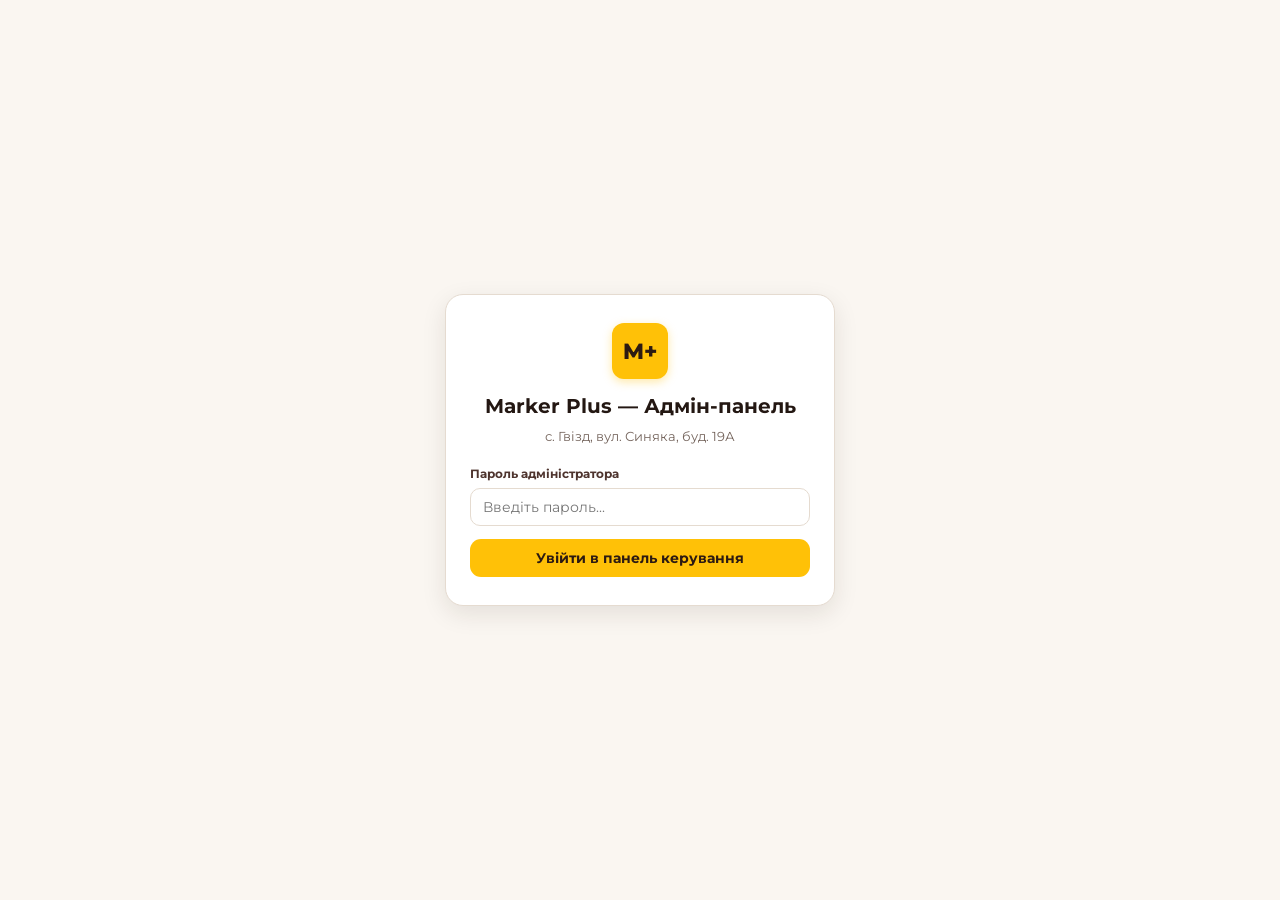
==== commit cd774eaf: "Update print statement from 'Hello' to 'Goodbye'" ====
--- a/admin.html
+++ b/admin.html
@@ -7,7 +7,7 @@
   <link rel="preconnect" href="https://fonts.googleapis.com">
   <link rel="preconnect" href="https://fonts.gstatic.com" crossorigin>
   <link href="https://fonts.googleapis.com/css2?family=Montserrat:wght@400;500;600;700;800&display=swap" rel="stylesheet">
-  <link rel="stylesheet" href="style.css?v=6">
+  <link rel="stylesheet" href="style.css?v=8">
 </head>
 <body class="admin-body">
 
@@ -36,7 +36,7 @@
           <span class="brand-badge">M+</span>
           <div>
             <span class="brand-title">Marker Plus • Адмін</span>
-            <span class="brand-sub">с. Гвізд, вул. Синяка, буд. 19А</span>
+            <span class="brand-sub" id="cloud-status-badge">⚪ Локальний режим</span>
           </div>
         </div>
 
@@ -59,7 +59,7 @@
       <!-- ПОПЕРЕДЖЕННЯ ПРО ЛОКАЛЬНИЙ РЕЖИМ FILE:// -->
       <div id="file-protocol-warning" class="hidden" style="background:var(--red-bg); border:2px solid var(--red); color:var(--text-dark); padding:14px 18px; border-radius:14px; margin-bottom:20px; font-size:13px;">
         <strong>⚠️ Увага! Сайт відкрито напряму з папки (<code>file://</code>).</strong><br>
-        У цьому режимі браузер ізолює пам’ять <code>index.html</code> та <code>admin.html</code> один від одного, тому замовлення з клієнтської сторінки не потрапляють в адмінку. Відкривайте сайт через <strong>GitHub Pages / хостинг</strong> або локальний сервер (Live Server).
+        Для роботи хмарної синхронізації та замовлень з телефонів відкривайте сайт через <strong>GitHub Pages / хостинг</strong>.
       </div>
 
       <!-- ЗВЕДЕНА СТАТИСТИКА ЗВЕРХУ -->
@@ -89,7 +89,6 @@
       <!-- ВКЛАДКА 2: УПРАВЛІННЯ ТОВАРАМИ -->
       <section class="admin-section hidden" id="tab-products">
         <div class="admin-two-col">
-          <!-- Форма додавання товару -->
           <div class="admin-card">
             <h3>Додати новий товар</h3>
             <form id="add-product-form">
@@ -156,7 +155,6 @@
             </form>
           </div>
 
-          <!-- Список усіх товарів -->
           <div class="admin-card">
             <div class="section-toolbar">
               <h3>Товари в каталозі (<span id="admin-products-count">0</span>)</h3>
@@ -248,12 +246,30 @@
         </div>
       </section>
 
-      <!-- ВКЛАДКА 5: НАЛАШТУВАННЯ (РЕКВІЗИТИ, ЗНИЖКИ, ПАРОЛЬ) -->
+      <!-- ВКЛАДКА 5: НАЛАШТУВАННЯ (ХМАРА FIREBASE, РЕКВІЗИТИ, ЗНИЖКИ, ПАРОЛЬ) -->
       <section class="admin-section hidden" id="tab-settings">
         <div class="admin-two-col">
           <div class="admin-card">
+            <h3>☁️ Хмарна синхронізація (Firebase Realtime Database)</h3>
+            <p class="muted-note">Підключіть безкоштовну базу Firebase, щоб бачити замовлення клієнтів із їхніх телефонів у реальному часі.</p>
+
+            <div class="form-field">
+              <label for="setting-firebase-url">Посилання (URL) на базу Firebase</label>
+              <input type="url" id="setting-firebase-url" placeholder="https://marker-plus-default-rtdb.europe-west1.firebasedatabase.app">
+            </div>
+
+            <div style="display:flex; gap:8px; flex-wrap:wrap; margin-bottom:14px;">
+              <button type="button" class="btn btn-green btn-sm" id="push-cloud-btn">📤 Вивантажити локальні дані у хмару</button>
+              <button type="button" class="btn btn-outline-brown btn-sm" id="pull-cloud-btn">📥 Завантажити з хмари</button>
+            </div>
+
+            <div id="cloud-settings-feedback" style="font-size:12px; padding:10px 12px; border-radius:10px; background:var(--bg-cream); border:1px solid var(--border); margin-bottom:18px;">
+              Статус: <strong>Локальний режим</strong>.
+            </div>
+
+            <hr style="border:none; border-top:1px solid var(--border); margin:18px 0;">
+
             <h3>💳 Реквізити для оплати на картку</h3>
-            <p class="muted-note">Ці дані автоматично відображаються покупцям при виборі способу оплати «За реквізитами».</p>
             <form id="settings-form">
               <div class="form-field">
                 <label for="setting-card-number">Номер банківської картки</label>
@@ -267,8 +283,6 @@
               <hr style="border:none; border-top:1px solid var(--border); margin:18px 0;">
 
               <h3>⭐ Програма постійного клієнта</h3>
-              <p class="muted-note">Автоматична знижка для клієнтів, які зробили вказану кількість успішних замовлень (вкажіть 0%, щоб вимкнути знижку).</p>
-
               <div class="form-row-2">
                 <div class="form-field">
                   <label for="setting-loyalty-threshold">Від скількох замовлень</label>
@@ -296,7 +310,7 @@
             <h3>ℹ️ Підказка щодо роботи з відсутніми товарами</h3>
             <p class="muted-note" style="font-size:13px; line-height:1.6;">
               1. Якщо покупець замовив товар, якого вже немає на полиці, відкрийте вкладку <strong>«Замовлення»</strong> та натисніть <strong>«Немає в наявності»</strong> біля цієї позиції.<br><br>
-              2. Оберіть: <strong>видалити товар</strong> із пакета або <strong>запропонувати інший товар на заміну</strong> з каталогу. Система автоматично перерахує нову суму.<br><br>
+              2. Оберіть <strong>видалення товару</strong> із пакета або <strong>запропонуйте інший товар на заміну</strong> з каталогу. Система автоматично перерахує нову суму.<br><br>
               3. Натисніть <strong>«Надіслати зміни на погодження клієнту»</strong>. Покупець побачить зміни у своєму кабінеті та зможе одним натисканням підтвердити або відхилити оновлений пакет.
             </p>
           </div>
@@ -339,7 +353,7 @@
 
   <div class="toast" id="toast"></div>
 
-  <script src="store.js?v=6"></script>
-  <script src="admin.js?v=6"></script>
+  <script src="store.js?v=7"></script>
+  <script src="admin.js?v=7"></script>
 </body>
-</html>+</html>
--- a/style.css
+++ b/style.css
@@ -1,36 +1,35 @@
 :root {
-  --brown-dark: #3B2314;
-  --brown-main: #56341E;
-  --brown-mid: #7A4E31;
-  --brown-soft: #EFE5DA;
-  --bg-cream: #FAF6F0;
+  --brown-dark: #2C1A12;
+  --brown-main: #4E342E;
+  --brown-soft: #6D4C41;
+  --yellow: #FFC107;
+  --yellow-hover: #FFB300;
+  --bg-cream: #FAF6F1;
   --white: #FFFFFF;
-  --yellow: #F5B800;
-  --yellow-hover: #FFCA28;
-  --yellow-soft: #FFF5D6;
-  --text-dark: #26160C;
-  --text-muted: #766052;
-  --border: #E5D6C7;
-  --green: #15803D;
-  --green-bg: #DCFCE7;
-  --red: #DC2626;
-  --red-bg: #FEE2E2;
-  --blue: #1D4ED8;
-  --blue-bg: #DBEAFE;
-  --orange: #D97706;
-  --orange-bg: #FEF3C7;
-  --shadow: 0 8px 24px rgba(59, 35, 20, 0.08);
-  --radius: 16px;
-}
-
-* {
+  --border: #E5DBD0;
+  --text-dark: #231712;
+  --text-muted: #75655D;
+  --green: #1E7E34;
+  --green-bg: #E6F4EA;
+  --red: #C62828;
+  --red-bg: #FDECEA;
+  --blue: #1565C0;
+  --blue-bg: #E8F0FE;
+  --shadow-sm: 0 2px 8px rgba(44, 26, 18, 0.06);
+  --shadow-md: 0 8px 24px rgba(44, 26, 18, 0.10);
+  --radius-md: 14px;
+  --radius-lg: 18px;
+}
+
+*,
+*::before,
+*::after {
   box-sizing: border-box;
+}
+
+body {
   margin: 0;
-  padding: 0;
-}
-
-body {
-  font-family: 'Montserrat', sans-serif;
+  font-family: 'Montserrat', -apple-system, BlinkMacSystemFont, 'Segoe UI', Roboto, sans-serif;
   background-color: var(--bg-cream);
   color: var(--text-dark);
   line-height: 1.5;
@@ -44,37 +43,36 @@
 }
 
 .container {
+  width: 100%;
   max-width: 1220px;
   margin: 0 auto;
-  padding: 0 18px;
-  width: 100%;
-}
-
-/* ШАПКА */
+  padding: 0 16px;
+}
+
+/* ================= ШАПКА САЙТУ ================= */
 .site-header {
-  background: var(--brown-dark);
+  background: linear-gradient(135deg, var(--brown-dark) 0%, var(--brown-main) 100%);
   color: var(--white);
   position: sticky;
   top: 0;
   z-index: 90;
-  border-bottom: 3px solid var(--yellow);
+  box-shadow: 0 4px 16px rgba(0, 0, 0, 0.16);
 }
 
 .header-wrap {
   display: flex;
   align-items: center;
   justify-content: space-between;
-  gap: 12px;
-  min-height: 74px;
-  padding-top: 8px;
-  padding-bottom: 8px;
+  gap: 14px;
+  padding-top: 12px;
+  padding-bottom: 12px;
   flex-wrap: wrap;
 }
 
 .brand {
   display: flex;
   align-items: center;
-  gap: 12px;
+  gap: 11px;
   text-decoration: none;
   color: var(--white);
 }
@@ -91,102 +89,105 @@
   align-items: center;
   justify-content: center;
   flex-shrink: 0;
+  box-shadow: 0 3px 10px rgba(255, 193, 7, 0.35);
 }
 
 .brand-badge.lg {
   width: 56px;
   height: 56px;
   font-size: 22px;
-  margin: 0 auto 14px;
+  margin: 0 auto 12px;
 }
 
 .brand-title {
   display: block;
   font-weight: 800;
-  font-size: 19px;
-  letter-spacing: -0.02em;
+  font-size: 17px;
+  letter-spacing: -0.2px;
 }
 
 .brand-sub {
   display: block;
-  font-size: 12px;
-  color: #DFCBB9;
+  font-size: 11.5px;
+  color: rgba(255, 255, 255, 0.8);
 }
 
 .main-tabs {
   display: flex;
+  align-items: center;
   gap: 8px;
   flex-wrap: wrap;
 }
 
 .tab-btn {
-  background: rgba(255, 255, 255, 0.08);
-  color: #F3E8DD;
-  border: 1px solid rgba(255, 255, 255, 0.14);
-  padding: 9px 15px;
-  border-radius: 999px;
+  background: rgba(255, 255, 255, 0.1);
+  border: 1px solid rgba(255, 255, 255, 0.16);
+  color: var(--white);
   font-family: inherit;
   font-size: 13px;
   font-weight: 600;
+  padding: 8px 13px;
+  border-radius: 10px;
   cursor: pointer;
-  transition: 0.2s;
   display: inline-flex;
   align-items: center;
   gap: 6px;
+  transition: all 0.18s ease;
 }
 
 .tab-btn:hover {
-  background: rgba(255, 255, 255, 0.16);
+  background: rgba(255, 255, 255, 0.2);
 }
 
 .tab-btn.active {
   background: var(--yellow);
   color: var(--brown-dark);
   border-color: var(--yellow);
+  font-weight: 700;
+}
+
+.tab-btn-18 {
+  border-color: rgba(255, 193, 7, 0.45);
 }
 
 .badge-18 {
   background: var(--red);
   color: var(--white);
+  font-size: 10px;
+  font-weight: 800;
+  padding: 2px 5px;
+  border-radius: 5px;
+}
+
+.tab-badge {
+  background: var(--red);
+  color: var(--white);
   font-size: 11px;
-  font-weight: 800;
-  padding: 2px 7px;
-  border-radius: 999px;
-}
-
-.tab-badge {
-  background: var(--brown-dark);
-  color: var(--yellow);
-  font-size: 11px;
-  padding: 2px 7px;
-  border-radius: 999px;
+  font-weight: 700;
+  padding: 1px 6px;
+  border-radius: 99px;
 }
 
 .tab-btn.active .tab-badge {
   background: var(--brown-dark);
   color: var(--yellow);
-}
-
-#cabinet-alert-badge {
-  background: var(--red);
-  color: var(--white);
-  font-weight: 800;
 }
 
 .cart-trigger {
   background: var(--yellow);
   color: var(--brown-dark);
   border: none;
-  border-radius: 999px;
-  padding: 10px 18px;
+  border-radius: 12px;
+  padding: 9px 15px;
   font-family: inherit;
+  font-size: 14px;
   font-weight: 700;
-  font-size: 14px;
   cursor: pointer;
   display: inline-flex;
   align-items: center;
   gap: 8px;
-  transition: 0.2s;
+  box-shadow: 0 3px 10px rgba(0, 0, 0, 0.2);
+  transition: transform 0.15s ease, background 0.15s ease;
 }
 
 .cart-trigger:hover {
@@ -196,93 +197,98 @@
 
 .cart-count {
   background: var(--brown-dark);
-  color: var(--white);
+  color: var(--yellow);
   font-size: 12px;
+  font-weight: 800;
   padding: 2px 8px;
-  border-radius: 999px;
-}
-
-/* HERO БАНЕР */
+  border-radius: 99px;
+}
+
+/* ================= ПРОМО-БАНЕР ================= */
 .hero-banner {
-  background: linear-gradient(135deg, var(--brown-main), var(--brown-dark));
-  color: var(--white);
-  padding: 32px 0;
+  background: linear-gradient(180deg, #F3E9DD 0%, var(--bg-cream) 100%);
+  border-bottom: 1px solid var(--border);
+  padding: 24px 0;
 }
 
 .hero-content {
   display: grid;
   grid-template-columns: 1.3fr 1fr;
-  gap: 24px;
+  gap: 20px;
   align-items: center;
 }
 
 .hero-pill {
   display: inline-block;
-  background: rgba(245, 184, 0, 0.18);
-  border: 1px solid rgba(245, 184, 0, 0.45);
-  color: var(--yellow);
+  background: var(--white);
+  border: 1px solid var(--border);
+  color: var(--brown-main);
   font-size: 12px;
+  font-weight: 700;
+  padding: 5px 12px;
+  border-radius: 99px;
+  margin-bottom: 10px;
+}
+
+.hero-text h1 {
+  margin: 0 0 8px;
+  font-size: 24px;
+  line-height: 1.25;
+  color: var(--brown-dark);
+  font-weight: 800;
+}
+
+.hero-text p {
+  margin: 0;
+  font-size: 14px;
+  color: var(--text-muted);
+}
+
+.hero-steps {
+  display: flex;
+  flex-direction: column;
+  gap: 8px;
+}
+
+.hero-step-card {
+  background: var(--white);
+  border: 1px solid var(--border);
+  border-radius: 12px;
+  padding: 10px 14px;
+  display: flex;
+  align-items: center;
+  gap: 10px;
+  font-size: 13px;
   font-weight: 600;
-  padding: 6px 14px;
-  border-radius: 999px;
-  margin-bottom: 12px;
-}
-
-.hero-text h1 {
-  font-size: clamp(22px, 3vw, 31px);
-  font-weight: 800;
-  line-height: 1.2;
-  margin-bottom: 10px;
-}
-
-.hero-text p {
-  font-size: 14px;
-  color: #E8D8C8;
-}
-
-.hero-steps {
-  display: flex;
-  flex-direction: column;
-  gap: 10px;
-}
-
-.hero-step-card {
-  background: rgba(255, 255, 255, 0.08);
-  border: 1px solid rgba(255, 255, 255, 0.14);
-  padding: 11px 16px;
-  border-radius: 14px;
-  display: flex;
-  align-items: center;
-  gap: 12px;
-  font-size: 13px;
-  font-weight: 600;
+  box-shadow: var(--shadow-sm);
 }
 
 .step-num {
-  width: 28px;
-  height: 28px;
+  width: 24px;
+  height: 24px;
   border-radius: 50%;
   background: var(--yellow);
   color: var(--brown-dark);
   font-weight: 800;
+  font-size: 12px;
   display: inline-flex;
   align-items: center;
   justify-content: center;
   flex-shrink: 0;
 }
 
-/* КАТАЛОГ */
+/* ================= ОСНОВНА ОБЛАСТЬ І КАТАЛОГ ================= */
 .main-area {
-  padding-top: 28px;
-  padding-bottom: 56px;
   flex: 1;
+  padding-top: 22px;
+  padding-bottom: 44px;
 }
 
 .catalog-controls {
   display: flex;
   flex-direction: column;
-  gap: 14px;
-  margin-bottom: 24px;
+  gap: 12px;
+  margin-bottom: 18px;
 }
 
 .search-box {
@@ -293,21 +299,22 @@
 
 .search-ico {
   position: absolute;
-  left: 16px;
+  left: 14px;
   font-size: 16px;
+  pointer-events: none;
 }
 
 .search-box input {
   width: 100%;
-  padding: 14px 18px 14px 44px;
-  border-radius: 14px;
-  border: 2px solid var(--border);
+  padding: 13px 16px 13px 42px;
+  border: 1.5px solid var(--border);
+  border-radius: 13px;
   background: var(--white);
   font-family: inherit;
   font-size: 14px;
   color: var(--text-dark);
   outline: none;
-  transition: 0.2s;
+  transition: border-color 0.15s ease;
 }
 
 .search-box input:focus {
@@ -317,25 +324,20 @@
 .categories-bar {
   display: flex;
   gap: 8px;
-  overflow-x: auto;
-  padding-bottom: 4px;
+  flex-wrap: wrap;
 }
 
 .chip {
-  padding: 8px 16px;
-  border-radius: 999px;
   background: var(--white);
   border: 1.5px solid var(--border);
-  color: var(--brown-main);
+  color: var(--brown-dark);
   font-family: inherit;
   font-size: 13px;
   font-weight: 600;
+  padding: 7px 14px;
+  border-radius: 99px;
   cursor: pointer;
-  white-space: nowrap;
-  transition: 0.2s;
-  display: inline-flex;
-  align-items: center;
-  gap: 6px;
+  transition: all 0.15s ease;
 }
 
 .chip:hover {
@@ -343,29 +345,21 @@
 }
 
 .chip.active {
-  background: var(--brown-main);
-  color: var(--white);
-  border-color: var(--brown-main);
-}
-
-.chip-18-mark {
-  background: var(--red);
-  color: var(--white);
-  font-size: 10px;
-  font-weight: 800;
-  padding: 2px 6px;
-  border-radius: 999px;
+  background: var(--brown-dark);
+  color: var(--yellow);
+  border-color: var(--brown-dark);
 }
 
 .catalog-meta-row {
   display: flex;
-  justify-content: space-between;
-  align-items: center;
-  margin-bottom: 18px;
+  align-items: center;
+  justify-content: space-between;
+  margin-bottom: 14px;
 }
 
 .catalog-meta-row h2 {
-  font-size: 20px;
+  margin: 0;
+  font-size: 19px;
   color: var(--brown-dark);
 }
 
@@ -377,38 +371,37 @@
 
 .products-grid {
   display: grid;
-  grid-template-columns: repeat(auto-fill, minmax(245px, 1fr));
-  gap: 18px;
+  grid-template-columns: repeat(auto-fill, minmax(235px, 1fr));
+  gap: 16px;
 }
 
 .product-card {
   background: var(--white);
-  border: 1.5px solid var(--border);
-  border-radius: var(--radius);
+  border: 1px solid var(--border);
+  border-radius: var(--radius-lg);
   overflow: hidden;
   display: flex;
   flex-direction: column;
-  justify-content: space-between;
-  box-shadow: var(--shadow);
-  transition: transform 0.2s, border-color 0.2s;
+  box-shadow: var(--shadow-sm);
+  transition: transform 0.16s ease, box-shadow 0.16s ease;
 }
 
 .product-card:hover {
-  transform: translateY(-3px);
-  border-color: var(--yellow);
+  transform: translateY(-2px);
+  box-shadow: var(--shadow-md);
 }
 
 .product-card.out-of-stock {
-  opacity: 0.65;
+  opacity: 0.68;
 }
 
 .product-media {
+  position: relative;
   height: 155px;
-  background: var(--brown-soft);
+  background: #F6EFE6;
   display: flex;
   align-items: center;
   justify-content: center;
-  position: relative;
   overflow: hidden;
 }
 
@@ -426,68 +419,62 @@
   position: absolute;
   top: 10px;
   left: 10px;
-  right: 48px;
-  width: fit-content;
-  max-width: calc(100% - 60px);
+  background: rgba(44, 26, 18, 0.78);
+  color: var(--white);
+  font-size: 10.5px;
+  font-weight: 600;
+  padding: 3px 8px;
+  border-radius: 7px;
+  max-width: 72%;
   white-space: nowrap;
   overflow: hidden;
   text-overflow: ellipsis;
-  background: rgba(59, 35, 20, 0.85);
-  color: var(--white);
-  font-size: 11px;
-  font-weight: 600;
-  padding: 4px 10px;
-  border-radius: 999px;
 }
 
 .fav-toggle-btn {
   position: absolute;
   top: 8px;
   right: 8px;
-  width: 34px;
-  height: 34px;
+  width: 32px;
+  height: 32px;
   border-radius: 50%;
   border: 1px solid var(--border);
-  background: rgba(255, 255, 255, 0.92);
-  font-size: 16px;
+  background: var(--white);
+  font-size: 15px;
   cursor: pointer;
   display: inline-flex;
   align-items: center;
   justify-content: center;
-  transition: 0.15s;
-}
-
-.fav-toggle-btn:hover {
-  transform: scale(1.08);
-  background: var(--white);
+  box-shadow: var(--shadow-sm);
 }
 
 .stock-badge-out {
   position: absolute;
-  bottom: 10px;
-  right: 10px;
+  bottom: 8px;
+  left: 10px;
   background: var(--red);
   color: var(--white);
   font-size: 11px;
   font-weight: 700;
-  padding: 4px 10px;
-  border-radius: 8px;
+  padding: 3px 8px;
+  border-radius: 6px;
 }
 
 .product-info {
-  padding: 16px;
+  padding: 14px;
+  flex: 1;
   display: flex;
   flex-direction: column;
+  justify-content: space-between;
   gap: 12px;
-  flex: 1;
-  justify-content: space-between;
 }
 
 .product-title {
-  font-size: 15px;
+  margin: 0 0 4px;
+  font-size: 14.5px;
   font-weight: 700;
   color: var(--text-dark);
-  margin-bottom: 4px;
+  line-height: 1.35;
 }
 
 .product-unit {
@@ -499,46 +486,87 @@
   display: flex;
   align-items: center;
   justify-content: space-between;
-  gap: 10px;
-  padding-top: 10px;
-  border-top: 1px solid var(--border);
+  gap: 8px;
 }
 
 .product-price {
-  font-size: 18px;
+  font-size: 17px;
   font-weight: 800;
   color: var(--brown-dark);
 }
 
-/* КНОПКИ */
+.qty-control-bar {
+  display: flex;
+  align-items: center;
+  justify-content: space-between;
+  background: var(--bg-cream);
+  border: 1.5px solid var(--yellow);
+  border-radius: 10px;
+  padding: 3px 6px;
+  font-size: 12px;
+}
+
+.qty-btn {
+  width: 26px;
+  height: 26px;
+  border: none;
+  border-radius: 7px;
+  background: var(--yellow);
+  color: var(--brown-dark);
+  font-weight: 800;
+  font-size: 15px;
+  cursor: pointer;
+  display: inline-flex;
+  align-items: center;
+  justify-content: center;
+}
+
+/* ================= КНОПКИ ТА ФОРМИ ================= */
 .btn {
   display: inline-flex;
   align-items: center;
   justify-content: center;
   gap: 6px;
-  padding: 12px 20px;
-  border-radius: 12px;
+  border: none;
+  border-radius: 11px;
+  padding: 11px 16px;
   font-family: inherit;
-  font-size: 14px;
+  font-size: 13.5px;
   font-weight: 700;
   cursor: pointer;
-  border: 1.5px solid transparent;
-  transition: 0.2s;
-}
-
-.btn-sm {
-  padding: 8px 14px;
-  font-size: 13px;
-}
-
-.btn-xs {
-  padding: 5px 10px;
-  font-size: 11px;
-  border-radius: 8px;
+  text-decoration: none;
+  transition: all 0.15s ease;
+}
+
+.btn:disabled {
+  opacity: 0.55;
+  cursor: not-allowed;
 }
 
 .btn-block {
   width: 100%;
+}
+
+.btn-sm {
+  padding: 8px 12px;
+  font-size: 12.5px;
+}
+
+.btn-xs {
+  padding: 5px 9px;
+  font-size: 11.5px;
+}
+
+.btn-mini {
+  border: 1px solid var(--border);
+  background: var(--white);
+  color: var(--text-dark);
+  font-family: inherit;
+  font-size: 11.5px;
+  font-weight: 700;
+  padding: 4px 8px;
+  border-radius: 7px;
+  cursor: pointer;
 }
 
 .btn-yellow {
@@ -550,273 +578,34 @@
   background: var(--yellow-hover);
 }
 
-.btn-yellow:disabled {
-  background: #E2D8CE;
-  color: #8E7B6D;
-  cursor: not-allowed;
-}
-
-.btn-outline-brown {
-  background: var(--white);
-  border-color: var(--brown-main);
-  color: var(--brown-main);
-}
-
-.btn-outline-brown:hover:not(:disabled) {
-  background: var(--brown-soft);
-}
-
-.btn-outline-brown:disabled {
-  opacity: 0.55;
-  cursor: not-allowed;
-}
-
-.btn-outline-light {
-  background: transparent;
-  border-color: rgba(255, 255, 255, 0.35);
-  color: var(--white);
-}
-
-.btn-outline-light:hover {
-  background: rgba(255, 255, 255, 0.12);
-}
-
 .btn-green {
   background: var(--green);
   color: var(--white);
 }
 
-.btn-green:hover:not(:disabled) {
-  background: #166534;
-}
-
 .btn-red {
   background: var(--red);
   color: var(--white);
 }
 
-.qty-control,
-.qty-control-bar {
-  display: inline-flex;
-  align-items: center;
-  justify-content: space-between;
-  background: var(--yellow-soft);
-  border: 1.5px solid var(--yellow);
-  border-radius: 10px;
-  overflow: hidden;
-  width: 100%;
-}
-
-.qty-btn {
+.btn-outline-brown {
+  background: var(--white);
+  border: 1.5px solid var(--border);
+  color: var(--brown-dark);
+}
+
+.btn-outline-brown:hover:not(:disabled) {
+  border-color: var(--brown-main);
+}
+
+.btn-outline-light {
   background: transparent;
-  border: none;
-  width: 32px;
-  height: 32px;
-  font-size: 16px;
-  font-weight: 800;
-  color: var(--brown-dark);
-  cursor: pointer;
-}
-
-.qty-btn:hover {
-  background: var(--yellow);
-}
-
-.qty-val {
-  min-width: 28px;
-  padding: 0 4px;
-  text-align: center;
-  font-weight: 700;
-  font-size: 13px;
-}
-
-/* МОДАЛЬНЕ ВІКНО 18+ */
-.age-modal-card {
-  border-top: 6px solid var(--red);
-  max-width: 450px;
-}
-
-.red-exclamation-circle {
-  width: 84px;
-  height: 84px;
-  border-radius: 50%;
-  background: var(--red);
+  border: 1.5px solid rgba(255, 255, 255, 0.35);
   color: var(--white);
-  font-size: 54px;
-  font-weight: 800;
-  line-height: 1;
-  display: inline-flex;
-  align-items: center;
-  justify-content: center;
-  margin: 0 auto 14px;
-  box-shadow: 0 0 0 8px rgba(217, 45, 32, 0.16);
-}
-
-.age-tag-18 {
-  display: inline-block;
-  background: var(--red-bg);
-  color: var(--red);
-  font-size: 12px;
-  font-weight: 800;
-  padding: 4px 12px;
-  border-radius: 999px;
-  margin-bottom: 10px;
-  text-transform: uppercase;
-  letter-spacing: 0.06em;
-}
-
-.age-modal-card h3 {
-  font-size: 21px;
-  color: var(--brown-dark);
-  margin-bottom: 10px;
-}
-
-.age-modal-desc {
-  font-size: 13px;
-  color: var(--text-muted);
-  margin-bottom: 20px;
-}
-
-/* КОШИК DRAWER */
-.drawer-backdrop {
-  position: fixed;
-  inset: 0;
-  background: rgba(38, 22, 12, 0.55);
-  z-index: 120;
-}
-
-.cart-drawer {
-  position: fixed;
-  top: 0;
-  right: 0;
-  width: 100%;
-  max-width: 450px;
-  height: 100vh;
-  background: var(--white);
-  z-index: 130;
-  display: flex;
-  flex-direction: column;
-  transform: translateX(100%);
-  transition: transform 0.3s ease;
-  box-shadow: -8px 0 30px rgba(0, 0, 0, 0.2);
-}
-
-.cart-drawer.open {
-  transform: translateX(0);
-}
-
-.drawer-head {
-  background: var(--brown-dark);
-  color: var(--white);
-  padding: 18px 20px;
-  display: flex;
-  justify-content: space-between;
-  align-items: center;
-  border-bottom: 3px solid var(--yellow);
-}
-
-.close-btn {
-  background: rgba(255, 255, 255, 0.14);
-  border: none;
-  color: var(--white);
-  width: 34px;
-  height: 34px;
-  border-radius: 10px;
-  font-size: 16px;
-  cursor: pointer;
-}
-
-.drawer-body {
-  padding: 16px 20px;
-  overflow-y: auto;
-  flex: 1;
-}
-
-.cart-item-row {
-  display: flex;
-  justify-content: space-between;
-  align-items: center;
-  gap: 12px;
-  padding: 11px 0;
-  border-bottom: 1px solid var(--border);
-}
-
-.cart-item-controls {
-  display: flex;
-  align-items: center;
-  gap: 8px;
-}
-
-.cart-item-controls .qty-control {
-  width: auto;
-}
-
-.cart-line-sum {
-  font-size: 13px;
-  white-space: nowrap;
-}
-
-.cart-item-title {
-  font-weight: 700;
-  font-size: 14px;
-}
-
-.cart-item-sub {
-  font-size: 12px;
-  color: var(--text-muted);
-}
-
-.drawer-footer {
-  padding: 16px 20px 24px;
-  background: var(--bg-cream);
-  border-top: 2px solid var(--border);
-  max-height: 70vh;
-  overflow-y: auto;
-}
-
-.cart-summary-lines {
-  margin-bottom: 12px;
-  padding-bottom: 10px;
-  border-bottom: 1px solid var(--border);
-}
-
-.summary-sub-row {
-  display: flex;
-  justify-content: space-between;
-  font-size: 13px;
-  margin-bottom: 4px;
-}
-
-.cart-total-box {
-  display: flex;
-  justify-content: space-between;
-  align-items: center;
-  font-size: 16px;
-}
-
-.cart-total-box strong {
-  font-size: 22px;
-  color: var(--brown-dark);
-}
-
-.active-order-merge-box {
-  background: var(--green-bg);
-  border: 1.5px solid var(--green);
-  border-radius: 12px;
-  padding: 12px;
-  margin-bottom: 14px;
-}
-
-.active-order-merge-box p {
-  font-size: 12px;
-  font-weight: 600;
-  color: var(--text-dark);
-  margin-bottom: 8px;
-}
-
-/* ФОРМИ */
+}
+
 .form-field {
-  margin-bottom: 12px;
+  margin-bottom: 13px;
 }
 
 .form-field label {
@@ -828,141 +617,75 @@
 }
 
 .form-field input,
-.form-field select {
+.form-field select,
+.compact-input {
   width: 100%;
-  padding: 11px 14px;
+  padding: 10px 12px;
+  border: 1.5px solid var(--border);
   border-radius: 10px;
-  border: 1.5px solid var(--border);
   background: var(--white);
   font-family: inherit;
-  font-size: 14px;
+  font-size: 13.5px;
   color: var(--text-dark);
   outline: none;
 }
 
 .form-field input:focus,
-.form-field select:focus {
+.form-field select:focus,
+.compact-input:focus {
   border-color: var(--brown-main);
 }
 
-.payment-options {
-  display: flex;
-  flex-direction: column;
-  gap: 8px;
-}
-
-.pay-option {
+.compact-input {
+  width: auto;
+  min-width: 220px;
+  padding: 8px 12px;
+  font-size: 13px;
+}
+
+.form-row-2 {
+  display: grid;
+  grid-template-columns: 1fr 1fr;
+  gap: 10px;
+}
+
+.checkbox-inline {
+  display: flex;
+  align-items: center;
+  gap: 8px;
+  font-size: 13px;
   cursor: pointer;
 }
 
-.pay-option input {
-  display: none;
-}
-
-.pay-option-card {
-  display: block;
-  padding: 11px 14px;
-  border-radius: 12px;
-  background: var(--white);
-  border: 1.5px solid var(--border);
-  transition: 0.2s;
-}
-
-.pay-option input:checked + .pay-option-card {
-  border-color: var(--brown-main);
-  background: var(--yellow-soft);
-}
-
-.pay-option-card strong {
-  display: block;
-  font-size: 13px;
-  color: var(--brown-dark);
-}
-
-.pay-option-card small {
-  font-size: 11px;
+.muted-note {
+  font-size: 12.5px;
   color: var(--text-muted);
-}
-
-.requisites-box {
-  background: var(--white);
-  border: 2px dashed var(--brown-mid);
-  border-radius: 14px;
-  padding: 14px;
-  margin-bottom: 14px;
-}
-
-.req-row {
-  margin-bottom: 10px;
-}
-
-.req-row:last-child {
-  margin-bottom: 0;
-}
-
-.req-row > span {
-  display: block;
-  font-size: 11px;
-  font-weight: 600;
+  margin-top: 0;
+}
+
+.empty-state {
+  background: var(--white);
+  border: 1.5px dashed var(--border);
+  border-radius: var(--radius-lg);
+  padding: 36px 20px;
+  text-align: center;
   color: var(--text-muted);
-}
-
-.copy-line {
-  display: flex;
-  justify-content: space-between;
-  align-items: center;
-  gap: 8px;
-  margin-top: 4px;
-}
-
-.btn-mini {
-  background: var(--brown-soft);
+  font-size: 14px;
+}
+
+/* ================= КАБІНЕТ КЛІЄНТА ТА ЗАМОВЛЕННЯ ================= */
+.cabinet-header-card {
+  background: var(--white);
   border: 1px solid var(--border);
-  color: var(--brown-dark);
-  padding: 5px 10px;
-  border-radius: 8px;
-  font-family: inherit;
-  font-size: 11px;
-  font-weight: 700;
-  cursor: pointer;
-}
-
-.btn-mini:hover {
-  background: var(--yellow);
-}
-
-.order-code-pill {
-  background: var(--yellow);
-  color: var(--brown-dark);
-  padding: 4px 12px;
-  border-radius: 8px;
-  font-size: 17px;
-  font-weight: 800;
-  letter-spacing: 0.06em;
-}
-
-.req-warning {
-  margin-top: 8px;
-  font-size: 12px;
-  color: var(--brown-dark);
-  background: var(--yellow-soft);
-  padding: 8px 10px;
-  border-radius: 8px;
-}
-
-/* КАБІНЕТ КЛІЄНТА */
-.cabinet-header-card {
-  background: var(--white);
-  border: 1.5px solid var(--border);
-  border-radius: var(--radius);
-  padding: 24px;
-  display: flex;
-  justify-content: space-between;
-  align-items: center;
-  gap: 20px;
+  border-radius: var(--radius-lg);
+  padding: 20px;
+  display: flex;
+  justify-content: space-between;
+  align-items: center;
+  gap: 16px;
   flex-wrap: wrap;
   margin-bottom: 18px;
-  box-shadow: var(--shadow);
+  box-shadow: var(--shadow-sm);
 }
 
 .eyebrow-brown {
@@ -970,27 +693,35 @@
   font-size: 11px;
   font-weight: 800;
   text-transform: uppercase;
-  letter-spacing: 0.08em;
-  color: var(--brown-mid);
+  letter-spacing: 0.6px;
+  color: var(--brown-soft);
   margin-bottom: 4px;
 }
 
+.cabinet-header-card h2 {
+  margin: 0 0 6px;
+  font-size: 20px;
+}
+
+.cabinet-header-card p {
+  margin: 0;
+  font-size: 13px;
+  color: var(--text-muted);
+}
+
 .cabinet-search-form {
   display: flex;
-  gap: 10px;
-  flex-wrap: wrap;
-  flex: 1;
-  max-width: 480px;
+  gap: 8px;
+  flex-wrap: wrap;
 }
 
 .cabinet-search-form input {
-  flex: 1;
-  min-width: 210px;
-  padding: 12px 14px;
-  border-radius: 12px;
+  padding: 10px 14px;
   border: 1.5px solid var(--border);
+  border-radius: 11px;
   font-family: inherit;
   font-size: 14px;
+  min-width: 240px;
 }
 
 .loyalty-banner {
@@ -998,163 +729,126 @@
   border: 1.5px solid var(--border);
   border-radius: 14px;
   padding: 14px 18px;
-  margin-bottom: 18px;
-  font-size: 13px;
-  display: flex;
-  justify-content: space-between;
-  align-items: center;
-  flex-wrap: wrap;
-  gap: 10px;
+  margin-bottom: 16px;
+  font-size: 13.5px;
+  display: flex;
+  flex-direction: column;
+  gap: 4px;
 }
 
 .loyalty-banner.is-loyal {
-  background: linear-gradient(135deg, var(--brown-dark), var(--brown-main));
-  color: var(--white);
-  border: 2px solid var(--yellow);
+  background: var(--green-bg);
+  border-color: #9AE6B4;
+  color: var(--green);
 }
 
 .cabinet-orders-list,
 .admin-orders-list {
   display: flex;
   flex-direction: column;
-  gap: 16px;
+  gap: 14px;
 }
 
 .order-card {
   background: var(--white);
   border: 1.5px solid var(--border);
-  border-radius: var(--radius);
-  padding: 20px;
-  box-shadow: var(--shadow);
-}
-
-.order-card.order-card-ready {
-  border-left: 6px solid #22C55E;
-}
-
-.order-card.order-card-completed {
-  border-left: 6px solid #15803D;
-}
-
-.order-card.arriving-highlight {
-  border: 2.5px solid var(--red);
-  background: #FFFDF9;
-}
-
-.order-card.approval-highlight {
-  border: 2.5px solid var(--orange);
+  border-radius: var(--radius-lg);
+  padding: 18px;
+  box-shadow: var(--shadow-sm);
+}
+
+.order-card-ready {
+  border-color: var(--green);
+}
+
+.order-card-completed {
+  border-color: #A5D6A7;
+  background: #FAFFFB;
+}
+
+.approval-highlight {
+  border-color: #F57C00;
+}
+
+.arriving-highlight {
+  border: 2px solid var(--yellow);
+  box-shadow: 0 0 0 4px rgba(255, 193, 7, 0.25);
 }
 
 .arriving-alert-bar {
-  background: var(--red);
-  color: var(--white);
-  padding: 8px 14px;
+  background: var(--yellow);
+  color: var(--brown-dark);
+  padding: 10px 14px;
   border-radius: 10px;
   font-size: 13px;
-  font-weight: 800;
+  font-weight: 700;
   margin-bottom: 12px;
   display: flex;
   justify-content: space-between;
   align-items: center;
-}
-
-.approval-box-client {
-  background: var(--orange-bg);
-  border: 2px solid var(--orange);
-  border-radius: 14px;
-  padding: 16px;
-  margin-top: 12px;
-}
-
-.approval-box-client h4 {
-  color: #92400E;
-  font-size: 15px;
-  margin-bottom: 6px;
-}
-
-.approval-actions-row {
-  display: flex;
   gap: 10px;
   flex-wrap: wrap;
-  margin-top: 12px;
 }
 
 .order-card-top {
   display: flex;
   justify-content: space-between;
   align-items: center;
-  flex-wrap: wrap;
-  gap: 12px;
-  padding-bottom: 14px;
-  border-bottom: 1px solid var(--border);
-  margin-bottom: 14px;
+  gap: 10px;
+  flex-wrap: wrap;
+  margin-bottom: 12px;
 }
 
 .order-code-tag {
   background: var(--brown-dark);
   color: var(--yellow);
   font-weight: 800;
-  font-size: 15px;
-  padding: 5px 12px;
-  border-radius: 10px;
-}
-
-/* ЯСКРАВІ КОЛЬОРОВІ СТАТУСИ ЗАМОВЛЕНЬ */
+  font-size: 13px;
+  padding: 4px 10px;
+  border-radius: 8px;
+}
+
 .status-pill {
-  display: inline-flex;
-  align-items: center;
-  gap: 6px;
-  padding: 7px 15px;
-  border-radius: 999px;
-  font-size: 13px;
-  font-weight: 800;
-  letter-spacing: 0.01em;
-  border: 1.5px solid transparent;
+  font-size: 12px;
+  font-weight: 700;
+  padding: 4px 11px;
+  border-radius: 99px;
 }
 
 .status-placed {
-  background: #FEF08A;
-  color: #713F12;
-  border-color: #EAB308;
+  background: #FFF8E1;
+  color: #B26A00;
 }
 
 .status-approval {
-  background: #FFEDD5;
-  color: #9A3412;
-  border-color: #F97316;
+  background: #FFF3E0;
+  color: #E65100;
 }
 
 .status-packing {
-  background: #DBEAFE;
-  color: #1E40AF;
-  border-color: #3B82F6;
-}
-
-.status-ready {
-  background: #BBF7D0;
-  color: #14532D;
-  border-color: #22C55E;
-  box-shadow: 0 2px 10px rgba(34, 197, 94, 0.25);
-}
-
+  background: var(--blue-bg);
+  color: var(--blue);
+}
+
+.status-ready,
 .status-completed {
-  background: #15803D;
-  color: #FFFFFF;
-  border-color: #14532D;
+  background: var(--green-bg);
+  color: var(--green);
 }
 
 .status-rejected {
-  background: #FECACA;
-  color: #7F1D1D;
-  border-color: #EF4444;
+  background: var(--red-bg);
+  color: var(--red);
 }
 
 .order-items-summary {
   background: var(--bg-cream);
-  padding: 12px 14px;
   border-radius: 12px;
-  font-size: 13px;
+  padding: 10px 12px;
   margin-bottom: 12px;
+  display: flex;
+  flex-direction: column;
+  gap: 8px;
 }
 
 .order-item-line {
@@ -1162,68 +856,332 @@
   justify-content: space-between;
   align-items: center;
   gap: 10px;
-  padding: 6px 0;
-  border-bottom: 1px dashed var(--border);
-  flex-wrap: wrap;
+  flex-wrap: wrap;
+  font-size: 13px;
+  padding-bottom: 6px;
+  border-bottom: 1px solid rgba(0, 0, 0, 0.05);
 }
 
 .order-item-line:last-child {
   border-bottom: none;
+  padding-bottom: 0;
 }
 
 .order-item-line.is-packed .item-name-text {
   text-decoration: line-through;
+  color: var(--green);
+}
+
+.order-item-line.is-missing {
   color: var(--text-muted);
 }
 
-.order-item-line.is-missing {
-  background: var(--red-bg);
+.order-item-line.is-replaced {
+  background: #FFFDE7;
   padding: 6px 8px;
   border-radius: 8px;
 }
 
-.order-item-line.is-replaced {
-  background: var(--orange-bg);
-  padding: 6px 8px;
-  border-radius: 8px;
-}
-
 .pack-checkbox {
-  width: 18px;
-  height: 18px;
+  width: 17px;
+  height: 17px;
   accent-color: var(--green);
+  vertical-align: middle;
+  margin-right: 6px;
   cursor: pointer;
-  margin-right: 8px;
-  vertical-align: middle;
-}
-
-/* МОДАЛЬНІ ВІКНА */
+}
+
+.approval-box-client {
+  margin-top: 12px;
+  background: #FFF8E1;
+  border: 1.5px solid #FFB300;
+  border-radius: 12px;
+  padding: 12px 14px;
+}
+
+.approval-box-client h4 {
+  margin: 0 0 6px;
+  font-size: 14px;
+  color: #E65100;
+}
+
+.approval-actions-row {
+  display: flex;
+  gap: 8px;
+  flex-wrap: wrap;
+  margin-top: 10px;
+}
+
+/* ================= БОКОВИЙ КОШИК ================= */
+.drawer-backdrop,
 .modal-backdrop {
   position: fixed;
   inset: 0;
-  background: rgba(38, 22, 12, 0.65);
+  background: rgba(24, 14, 10, 0.55);
+  z-index: 120;
+}
+
+.modal-backdrop {
+  display: flex;
+  align-items: center;
+  justify-content: center;
+  padding: 16px;
   z-index: 150;
-  display: flex;
+}
+
+.cart-drawer {
+  position: fixed;
+  top: 0;
+  right: 0;
+  bottom: 0;
+  width: 100%;
+  max-width: 440px;
+  background: var(--white);
+  z-index: 130;
+  display: flex;
+  flex-direction: column;
+  transform: translateX(100%);
+  transition: transform 0.24s ease;
+  box-shadow: -8px 0 30px rgba(0, 0, 0, 0.2);
+}
+
+.cart-drawer.open {
+  transform: translateX(0);
+}
+
+.drawer-head {
+  padding: 16px 18px;
+  background: var(--brown-dark);
+  color: var(--white);
+  display: flex;
+  justify-content: space-between;
+  align-items: center;
+}
+
+.drawer-head h3 {
+  margin: 0;
+  font-size: 17px;
+}
+
+.close-btn {
+  background: rgba(255, 255, 255, 0.14);
+  border: none;
+  color: var(--white);
+  width: 32px;
+  height: 32px;
+  border-radius: 8px;
+  font-size: 16px;
+  cursor: pointer;
+}
+
+.drawer-body {
+  flex: 1;
+  overflow-y: auto;
+  padding: 16px 18px;
+}
+
+.cart-item-row {
+  display: flex;
+  justify-content: space-between;
+  align-items: center;
+  gap: 10px;
+  padding: 10px 0;
+  border-bottom: 1px solid var(--border);
+}
+
+.cart-item-title {
+  font-size: 13.5px;
+  font-weight: 700;
+}
+
+.cart-item-sub {
+  font-size: 12px;
+  color: var(--text-muted);
+}
+
+.cart-item-controls {
+  display: flex;
+  align-items: center;
+  gap: 8px;
+}
+
+.qty-control {
+  display: inline-flex;
+  align-items: center;
+  gap: 6px;
+  background: var(--bg-cream);
+  padding: 3px;
+  border-radius: 8px;
+}
+
+.qty-val {
+  font-size: 12.5px;
+  font-weight: 700;
+  min-width: 24px;
+  text-align: center;
+}
+
+.cart-line-sum {
+  font-size: 13px;
+  min-width: 66px;
+  text-align: right;
+}
+
+.drawer-footer {
+  padding: 14px 18px 18px;
+  background: var(--bg-cream);
+  border-top: 1px solid var(--border);
+  max-height: 62vh;
+  overflow-y: auto;
+}
+
+.cart-summary-lines {
+  margin-bottom: 12px;
+}
+
+.summary-sub-row,
+.cart-total-box {
+  display: flex;
+  justify-content: space-between;
+  align-items: center;
+}
+
+.summary-sub-row {
+  font-size: 12.5px;
+  margin-bottom: 4px;
+}
+
+.cart-total-box {
+  font-size: 17px;
+  font-weight: 800;
+  color: var(--brown-dark);
+}
+
+.active-order-merge-box {
+  background: var(--green-bg);
+  border: 1.5px solid #9AE6B4;
+  border-radius: 11px;
+  padding: 10px 12px;
+  margin-bottom: 12px;
+  font-size: 12.5px;
+}
+
+.active-order-merge-box p {
+  margin: 0 0 8px;
+}
+
+.payment-options {
+  display: flex;
+  flex-direction: column;
+  gap: 8px;
+}
+
+.pay-option {
+  display: flex;
+  align-items: flex-start;
+  gap: 8px;
+  background: var(--white);
+  border: 1.5px solid var(--border);
+  border-radius: 10px;
+  padding: 9px 11px;
+  cursor: pointer;
+}
+
+.pay-option-card strong {
+  display: block;
+  font-size: 13px;
+}
+
+.pay-option-card small {
+  font-size: 11.5px;
+  color: var(--text-muted);
+}
+
+.requisites-box {
+  background: var(--white);
+  border: 1.5px solid var(--yellow);
+  border-radius: 11px;
+  padding: 11px 12px;
+  margin-bottom: 12px;
+  font-size: 12.5px;
+}
+
+.req-row {
+  margin-bottom: 8px;
+}
+
+.req-row:last-child {
+  margin-bottom: 0;
+}
+
+.copy-line {
+  display: flex;
+  align-items: center;
+  justify-content: space-between;
+  gap: 8px;
+  margin-top: 4px;
+}
+
+.order-code-pill {
+  background: var(--brown-dark);
+  color: var(--yellow);
+  padding: 3px 9px;
+  border-radius: 6px;
+  font-size: 14px;
+}
+
+.req-warning {
+  margin: 6px 0 0;
+  color: var(--red);
+  font-size: 11.5px;
+}
+
+/* ================= МОДАЛЬНІ ВІКНА ТА ПІДВАЛ ================= */
+.modal-card {
+  background: var(--white);
+  border-radius: var(--radius-lg);
+  padding: 24px;
+  width: 100%;
+  max-width: 420px;
+  text-align: center;
+  box-shadow: var(--shadow-md);
+}
+
+.red-exclamation-circle {
+  width: 52px;
+  height: 52px;
+  border-radius: 50%;
+  background: var(--red);
+  color: var(--white);
+  font-size: 28px;
+  font-weight: 800;
+  display: inline-flex;
   align-items: center;
   justify-content: center;
-  padding: 18px;
-}
-
-.modal-card {
-  background: var(--white);
-  border-radius: 22px;
-  padding: 28px 24px;
-  max-width: 440px;
-  width: 100%;
-  text-align: center;
-  border-top: 6px solid var(--yellow);
-  max-height: 92vh;
-  overflow-y: auto;
+  margin-bottom: 10px;
+}
+
+.age-tag-18 {
+  display: inline-block;
+  background: var(--red-bg);
+  color: var(--red);
+  font-size: 11px;
+  font-weight: 800;
+  padding: 3px 10px;
+  border-radius: 99px;
+  margin-bottom: 8px;
+}
+
+.age-modal-desc,
+.modal-sub,
+.modal-address {
+  font-size: 13.5px;
+  color: var(--text-muted);
 }
 
 .success-icon {
-  width: 56px;
-  height: 56px;
+  width: 54px;
+  height: 54px;
   border-radius: 50%;
   background: var(--green-bg);
   color: var(--green);
@@ -1232,71 +1190,80 @@
   display: inline-flex;
   align-items: center;
   justify-content: center;
-  margin-bottom: 12px;
+  margin-bottom: 10px;
 }
 
 .big-order-code {
-  display: inline-block;
-  background: var(--yellow);
-  color: var(--brown-dark);
   font-size: 32px;
   font-weight: 800;
-  padding: 8px 26px;
-  border-radius: 14px;
-  letter-spacing: 0.08em;
-  margin: 10px 0 14px;
+  letter-spacing: 2px;
+  color: var(--brown-dark);
+  background: var(--yellow);
+  display: inline-block;
+  padding: 6px 20px;
+  border-radius: 12px;
+  margin: 6px 0 12px;
 }
 
 .modal-payment-note {
   background: var(--bg-cream);
-  border: 1px solid var(--border);
-  border-radius: 12px;
-  padding: 12px;
-  font-size: 13px;
-  margin-bottom: 12px;
-}
-
-.modal-address {
-  font-size: 13px;
-  color: var(--text-muted);
-  margin-bottom: 18px;
+  padding: 10px 12px;
+  border-radius: 10px;
+  font-size: 13px;
+  margin-bottom: 10px;
 }
 
 .modal-actions {
   display: flex;
   flex-direction: column;
   gap: 8px;
-}
-
-/* АДМІН-ПАНЕЛЬ */
+  margin-top: 14px;
+}
+
+.site-footer {
+  background: var(--brown-dark);
+  color: rgba(255, 255, 255, 0.85);
+  padding: 18px 0;
+  font-size: 13px;
+}
+
+.footer-wrap {
+  display: flex;
+  justify-content: space-between;
+  align-items: center;
+  gap: 10px;
+  flex-wrap: wrap;
+}
+
+/* ================= АДМІН-ПАНЕЛЬ ================= */
 .admin-login-screen {
   min-height: 100vh;
   display: flex;
   align-items: center;
   justify-content: center;
-  padding: 20px;
-  background: linear-gradient(135deg, var(--brown-dark), var(--brown-main));
+  padding: 16px;
 }
 
 .login-card {
   background: var(--white);
-  padding: 34px 28px;
-  border-radius: 22px;
-  max-width: 400px;
+  border: 1px solid var(--border);
+  border-radius: var(--radius-lg);
+  padding: 28px 24px;
   width: 100%;
+  max-width: 390px;
   text-align: center;
-  box-shadow: 0 20px 50px rgba(0, 0, 0, 0.3);
+  box-shadow: var(--shadow-md);
 }
 
 .login-card h1 {
-  font-size: 21px;
-  margin-bottom: 4px;
+  margin: 0 0 6px;
+  font-size: 20px;
 }
 
 .login-card p {
+  margin: 0 0 18px;
   font-size: 13px;
   color: var(--text-muted);
-  margin-bottom: 20px;
 }
 
 .login-card .form-field {
@@ -1305,34 +1272,36 @@
 
 .error-text {
   color: var(--red);
-  font-size: 13px;
-  font-weight: 600;
-  margin-bottom: 10px;
+  font-size: 12.5px;
+  font-weight: 700;
 }
 
 .admin-kpi-grid {
   display: grid;
-  grid-template-columns: repeat(4, 1fr);
+  grid-template-columns: repeat(auto-fit, minmax(200px, 1fr));
   gap: 14px;
-  margin-bottom: 26px;
+  margin-bottom: 22px;
 }
 
 .kpi-card {
   background: var(--white);
-  border: 1.5px solid var(--border);
-  border-radius: 16px;
-  padding: 18px;
+  border: 1px solid var(--border);
+  border-radius: var(--radius-md);
+  padding: 16px;
+  box-shadow: var(--shadow-sm);
 }
 
 .kpi-card span {
   display: block;
   font-size: 12px;
+  font-weight: 600;
   color: var(--text-muted);
   margin-bottom: 6px;
 }
 
 .kpi-card strong {
   font-size: 22px;
+  font-weight: 800;
   color: var(--brown-dark);
 }
 
@@ -1340,21 +1309,26 @@
   display: flex;
   justify-content: space-between;
   align-items: center;
-  flex-wrap: wrap;
   gap: 12px;
-  margin-bottom: 18px;
+  flex-wrap: wrap;
+  margin-bottom: 14px;
+}
+
+.section-toolbar h2,
+.section-toolbar h3 {
+  margin: 0;
 }
 
 .status-filters {
   display: flex;
-  gap: 8px;
+  gap: 6px;
   flex-wrap: wrap;
 }
 
 .admin-actions-bar {
   display: flex;
-  flex-wrap: wrap;
-  gap: 8px;
+  gap: 8px;
+  flex-wrap: wrap;
   margin-top: 12px;
   padding-top: 12px;
   border-top: 1px solid var(--border);
@@ -1362,37 +1336,23 @@
 
 .admin-two-col {
   display: grid;
-  grid-template-columns: 0.9fr 1.2fr;
-  gap: 22px;
+  grid-template-columns: 1fr 1.35fr;
+  gap: 18px;
   align-items: start;
 }
 
 .admin-card {
   background: var(--white);
-  border: 1.5px solid var(--border);
-  border-radius: var(--radius);
-  padding: 22px;
-  box-shadow: var(--shadow);
+  border: 1px solid var(--border);
+  border-radius: var(--radius-lg);
+  padding: 20px;
+  box-shadow: var(--shadow-sm);
 }
 
 .admin-card h3 {
-  margin-bottom: 14px;
-  color: var(--brown-dark);
-}
-
-.form-row-2 {
-  display: grid;
-  grid-template-columns: 1fr 1fr;
-  gap: 12px;
-}
-
-.compact-input {
-  padding: 9px 14px;
-  border-radius: 10px;
-  border: 1.5px solid var(--border);
-  font-family: inherit;
-  font-size: 13px;
-  min-width: 220px;
+  margin-top: 0;
+  margin-bottom: 12px;
+  font-size: 17px;
 }
 
 .admin-products-list,
@@ -1400,16 +1360,15 @@
   display: flex;
   flex-direction: column;
   gap: 10px;
-  max-height: 640px;
-  overflow-y: auto;
 }
 
 .admin-prod-row {
   display: flex;
-  align-items: center;
-  justify-content: space-between;
-  gap: 12px;
-  padding: 12px;
+  justify-content: space-between;
+  align-items: center;
+  gap: 10px;
+  flex-wrap: wrap;
+  padding: 10px 12px;
   border: 1px solid var(--border);
   border-radius: 12px;
   background: var(--bg-cream);
@@ -1418,18 +1377,19 @@
 .admin-prod-main {
   display: flex;
   align-items: center;
-  gap: 12px;
+  gap: 10px;
 }
 
 .admin-prod-thumb {
-  width: 46px;
-  height: 46px;
+  width: 44px;
+  height: 44px;
   border-radius: 10px;
   background: var(--white);
+  border: 1px solid var(--border);
   display: flex;
   align-items: center;
   justify-content: center;
-  font-size: 24px;
+  font-size: 22px;
   overflow: hidden;
   flex-shrink: 0;
 }
@@ -1442,79 +1402,39 @@
 
 .admin-prod-controls {
   display: flex;
-  align-items: center;
-  gap: 8px;
-  flex-wrap: wrap;
-}
-
-.checkbox-inline {
+  gap: 6px;
+  flex-wrap: wrap;
+}
+
+.export-controls-bar {
   display: flex;
   align-items: center;
   gap: 10px;
-  font-size: 13px;
-  font-weight: 600;
-  cursor: pointer;
-}
-
-.checkbox-inline input {
-  width: 18px;
-  height: 18px;
-  accent-color: var(--brown-main);
-}
-
-.replacement-list {
-  display: flex;
-  flex-direction: column;
-  gap: 8px;
-  max-height: 240px;
-  overflow-y: auto;
-}
-
-.replacement-option-row {
-  display: flex;
-  justify-content: space-between;
-  align-items: center;
-  gap: 10px;
-  padding: 9px 12px;
+  flex-wrap: wrap;
+}
+
+.custom-date-range {
+  display: flex;
+  align-items: center;
+  gap: 6px;
+  flex-wrap: wrap;
+}
+
+.custom-date-range input[type="date"] {
+  padding: 7px 10px;
+  border: 1.5px solid var(--border);
+  border-radius: 9px;
+  font-family: inherit;
+  font-size: 12.5px;
+}
+
+.table-wrap {
+  width: 100%;
+  overflow-x: auto;
+  background: var(--white);
   border: 1px solid var(--border);
-  border-radius: 10px;
-  background: var(--bg-cream);
-  font-size: 13px;
-}
-
-.export-controls-bar {
-  display: flex;
-  align-items: center;
-  gap: 10px;
-  flex-wrap: wrap;
-}
-
-.custom-date-range {
-  display: inline-flex;
-  align-items: center;
-  gap: 8px;
-  background: var(--bg-cream);
-  padding: 6px 10px;
-  border-radius: 12px;
-  border: 1px solid var(--border);
-  flex-wrap: wrap;
-}
-
-.custom-date-range input[type="date"] {
-  padding: 6px 10px;
-  border-radius: 8px;
-  border: 1px solid var(--border);
-  font-family: inherit;
-  font-size: 12px;
-}
-
-/* ТАБЛИЦЯ СТАТИСТИКИ КЛІЄНТІВ */
-.table-wrap {
-  background: var(--white);
-  border: 1.5px solid var(--border);
-  border-radius: var(--radius);
-  overflow-x: auto;
-  box-shadow: var(--shadow);
+  border-radius: var(--radius-lg);
+  box-shadow: var(--shadow-sm);
 }
 
 .stats-table {
@@ -1523,22 +1443,17 @@
   font-size: 13px;
 }
 
+.stats-table th,
+.stats-table td {
+  padding: 12px 14px;
+  text-align: left;
+  border-bottom: 1px solid var(--border);
+}
+
 .stats-table th {
-  background: var(--brown-dark);
-  color: var(--white);
-  text-align: left;
-  padding: 14px 16px;
+  background: var(--bg-cream);
   font-weight: 700;
-  white-space: nowrap;
-}
-
-.stats-table td {
-  padding: 14px 16px;
-  border-bottom: 1px solid var(--border);
-}
-
-.stats-table tr:hover td {
-  background: var(--bg-cream);
+  color: var(--brown-dark);
 }
 
 .rate-bar-wrap {
@@ -1548,10 +1463,10 @@
 }
 
 .rate-bar {
-  width: 72px;
+  width: 70px;
   height: 8px;
-  background: #EAE0D5;
-  border-radius: 999px;
+  background: var(--border);
+  border-radius: 99px;
   overflow: hidden;
 }
 
@@ -1560,76 +1475,106 @@
   background: var(--green);
 }
 
-.muted-note {
-  font-size: 12px;
-  color: var(--text-muted);
-  margin-bottom: 14px;
-  display: block;
-}
-
-/* ФУТЕР */
-.site-footer {
-  background: var(--brown-dark);
-  color: #DFCBB9;
-  padding: 22px 0;
-  font-size: 13px;
-}
-
-.footer-wrap {
-  display: flex;
-  justify-content: space-between;
-  align-items: center;
-  flex-wrap: wrap;
-  gap: 12px;
-}
-
-/* TOAST */
+.replacement-list {
+  max-height: 220px;
+  overflow-y: auto;
+  display: flex;
+  flex-direction: column;
+  gap: 8px;
+}
+
+.replacement-option-row {
+  display: flex;
+  justify-content: space-between;
+  align-items: center;
+  gap: 8px;
+  padding: 8px 10px;
+  border: 1px solid var(--border);
+  border-radius: 9px;
+  font-size: 12.5px;
+}
+
+/* ================= СПОВІЩЕННЯ TOAST ================= */
 .toast {
   position: fixed;
-  bottom: 22px;
-  right: 22px;
+  bottom: 20px;
+  left: 50%;
+  transform: translateX(-50%) translateY(20px);
   background: var(--brown-dark);
-  color: var(--yellow);
-  border: 2px solid var(--yellow);
-  padding: 12px 20px;
+  color: var(--white);
+  padding: 11px 18px;
   border-radius: 12px;
   font-size: 13px;
-  font-weight: 700;
+  font-weight: 600;
+  opacity: 0;
+  pointer-events: none;
+  transition: all 0.22s ease;
   z-index: 200;
-  opacity: 0;
-  transform: translateY(20px);
-  pointer-events: none;
-  transition: 0.25s;
+  box-shadow: var(--shadow-md);
+  max-width: 92vw;
+  text-align: center;
 }
 
 .toast.show {
   opacity: 1;
-  transform: translateY(0);
-}
-
-.empty-state {
-  text-align: center;
-  padding: 42px 20px;
-  background: var(--white);
-  border: 1.5px dashed var(--border);
-  border-radius: var(--radius);
-  color: var(--text-muted);
-}
-
-@media (max-width: 860px) {
+  transform: translateX(-50%) translateY(0);
+}
+
+/* ================= МОБІЛЬНА АДАПТАЦІЯ (ШАПКА ЗАЛИШАЄТЬСЯ ВГОРІ СТОРІНКИ) ================= */
+@media (max-width: 820px) {
+  .site-header {
+    position: static;
+  }
+
+  .header-wrap {
+    padding-top: 10px;
+    padding-bottom: 10px;
+    gap: 8px;
+  }
+
+  .main-tabs {
+    gap: 6px;
+  }
+
+  .main-tabs .tab-btn {
+    padding: 7px 10px;
+    font-size: 12px;
+  }
+
   .hero-content,
   .admin-two-col {
     grid-template-columns: 1fr;
   }
 
-  .admin-kpi-grid {
+  .hero-text h1 {
+    font-size: 20px;
+  }
+
+  .products-grid {
     grid-template-columns: repeat(2, 1fr);
+    gap: 10px;
   }
-}
-
-@media (max-width: 520px) {
-  .admin-kpi-grid,
+
+  .product-media {
+    height: 125px;
+  }
+
+  .product-info {
+    padding: 10px;
+  }
+
+  .product-bottom {
+    flex-direction: column;
+    align-items: stretch;
+  }
+}
+
+@media (max-width: 420px) {
+  .products-grid {
+    grid-template-columns: 1fr;
+  }
+
   .form-row-2 {
     grid-template-columns: 1fr;
   }
-}+}
